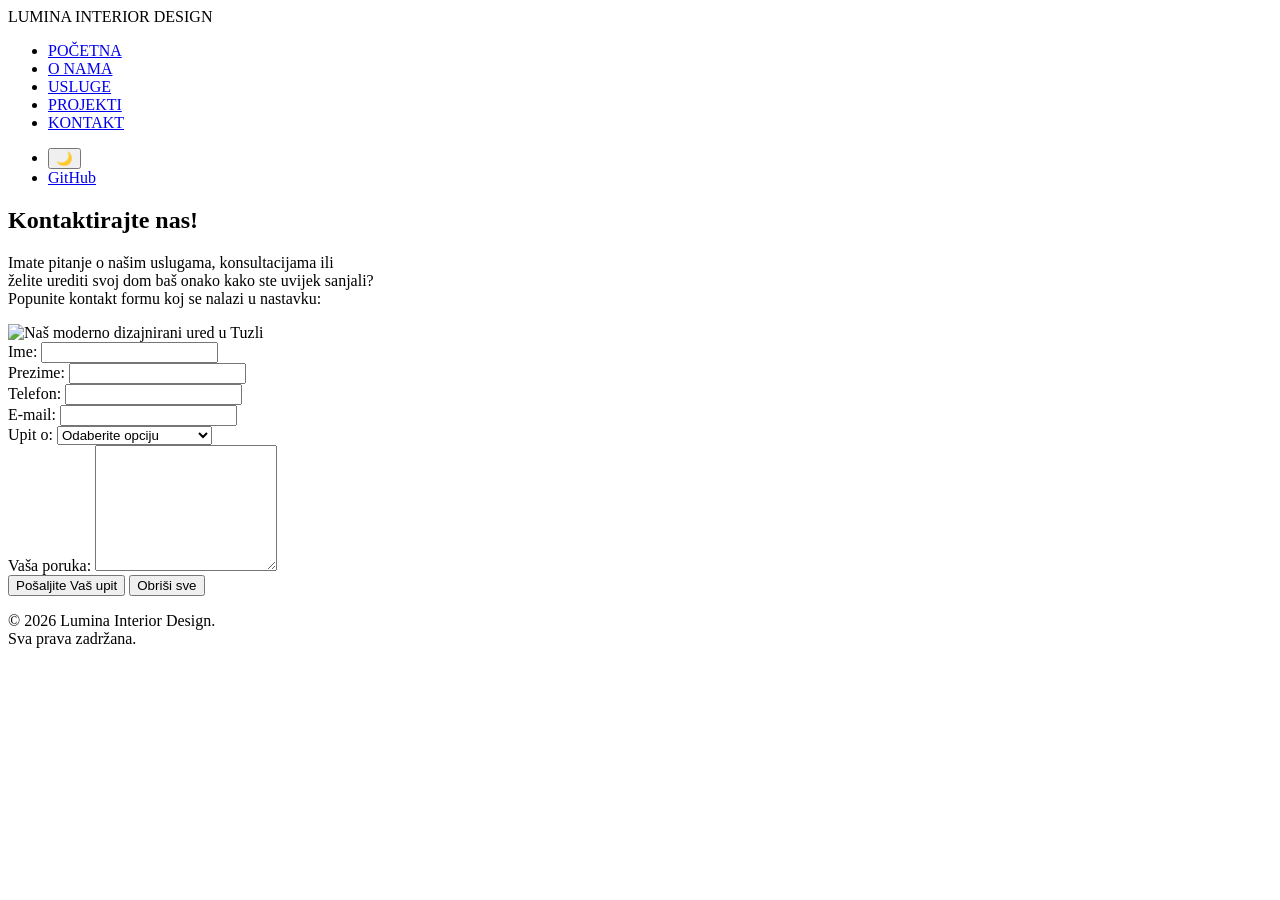
==== kontakt.html @ 59052007 "prebacila sam slike u zajednicki folder images" ====
<!DOCTYPE html>
<html lang="bs">
<head>
    <meta charset="UTF-8">
    <meta name="viewport" content="width=device-width, initial-scale=1.0">
    <title>Lumina Interior Design | Početna</title>
    <link rel="stylesheet" href="tptpstil.css">
</head>

<body>
    <header>
      <div class="logo">
        LUMINA <span>INTERIOR DESIGN</span>
      </div>

      <nav class="main-nav">
        <ul>
            <li><a href="index.html">POČETNA</a></li>
            <li><a href="index.html">O NAMA</a></li>
            <li><a href="sadrzaj.html">USLUGE</a></li>
            <li><a href="sadrzaj.html">PROJEKTI</a></li>
            <li><a href="kontakt.html">KONTAKT</a></li>
        </ul>
      </nav>
        <ul>
            <li><button id="dark-mode-toggle">🌙</button></li>
            <li><a href="https://github.com/AminaImamovic/Grupa12-TPTP-2026" target="_blank">GitHub</a></li>
         </ul>
    </header>

   <main>
      <section>
    <h1 class="kontakt-naslov">Kontaktirajte nas!</h1>
    <p>Imate pitanje o našim uslugama, konsultacijama ili<br>želite urediti svoj dom baš onako kako ste uvijek sanjali?<br>
       Popunite kontakt formu koj se nalazi u nastavku:</p>
      </section>

      <div>
      <picture> <!--AI alat Gemini sugerisao da u folder img stavim .jpg i .webp formate slike kako bi oba pravilno radila-->
    <source srcset="images/office-view.webp" type="image/webp">
    <img src="images/office-view.jpg" alt="Naš moderno dizajnirani ured u Tuzli">
      </picture>
      </div>

      <section> <!--IME-->
       <form id="kontakt-forma">
        <div class="polje">
        <label for="ime">Ime:</label>
        <input type="text" id="ime" name="ime">
        <span class="greška" id="ime-greska"></span>
        </div>

             <!--PREZIME-->
        <div class="polje">
        <label for="prezime">Prezime:</label>
        <input type="text" id="prezime" name="prezime">
        <span class="greška" id="prezime-greska"></span>
        </div>
            <!--BR TEL-->
        <div class="polje">
        <label for="telefon">Telefon:</label>
        <input type="text" id="telefon" name="telefon">
        <span class="greška" id="telefon-greska"></span>
        </div>
                <!--E-MAIL-->
        <div class="polje">
        <label for="e-mail">E-mail:</label>
        <input type="email" id="e-mail" name="e-mail">
        <span class="greška" id="e-mail-greska"></span>
        </div>
              <!--MENU-->
        <div class="polje">
        <label for="upit-o">Upit o:</label>
        <select id="upit-o" name="upit-o">
         <option value="">Odaberite opciju</option>
         <option value="usluge">Vrste i cijene usluga</option>
         <option value="konsultacije">Besplatne konsultacije</option>
         <option value="san">Uređenje Vašeg doma</option>
        </select>
        <span class="greška" id="menu-greska"></span>
        </div>
          <!--PORUKA KORISNIKA-->
        <div class="polje">
        <label for="poruka">Vaša poruka:</label>
        <textarea id="poruka" name="poruka" rows="8"></textarea>
        <span class="greška" id="poruka-greska"></span>
        </div>
        <!--DUGMAD-->
        <div class="dugme">
          <button type="submit">Pošaljite Vaš upit</button>
          <button type="reset">Obriši sve</button>
        </div>

       </form> 
      </section>
    <footer><p>&copy; 2026 Lumina Interior Design.<br>Sva prava zadržana.</p></footer>
  </main>
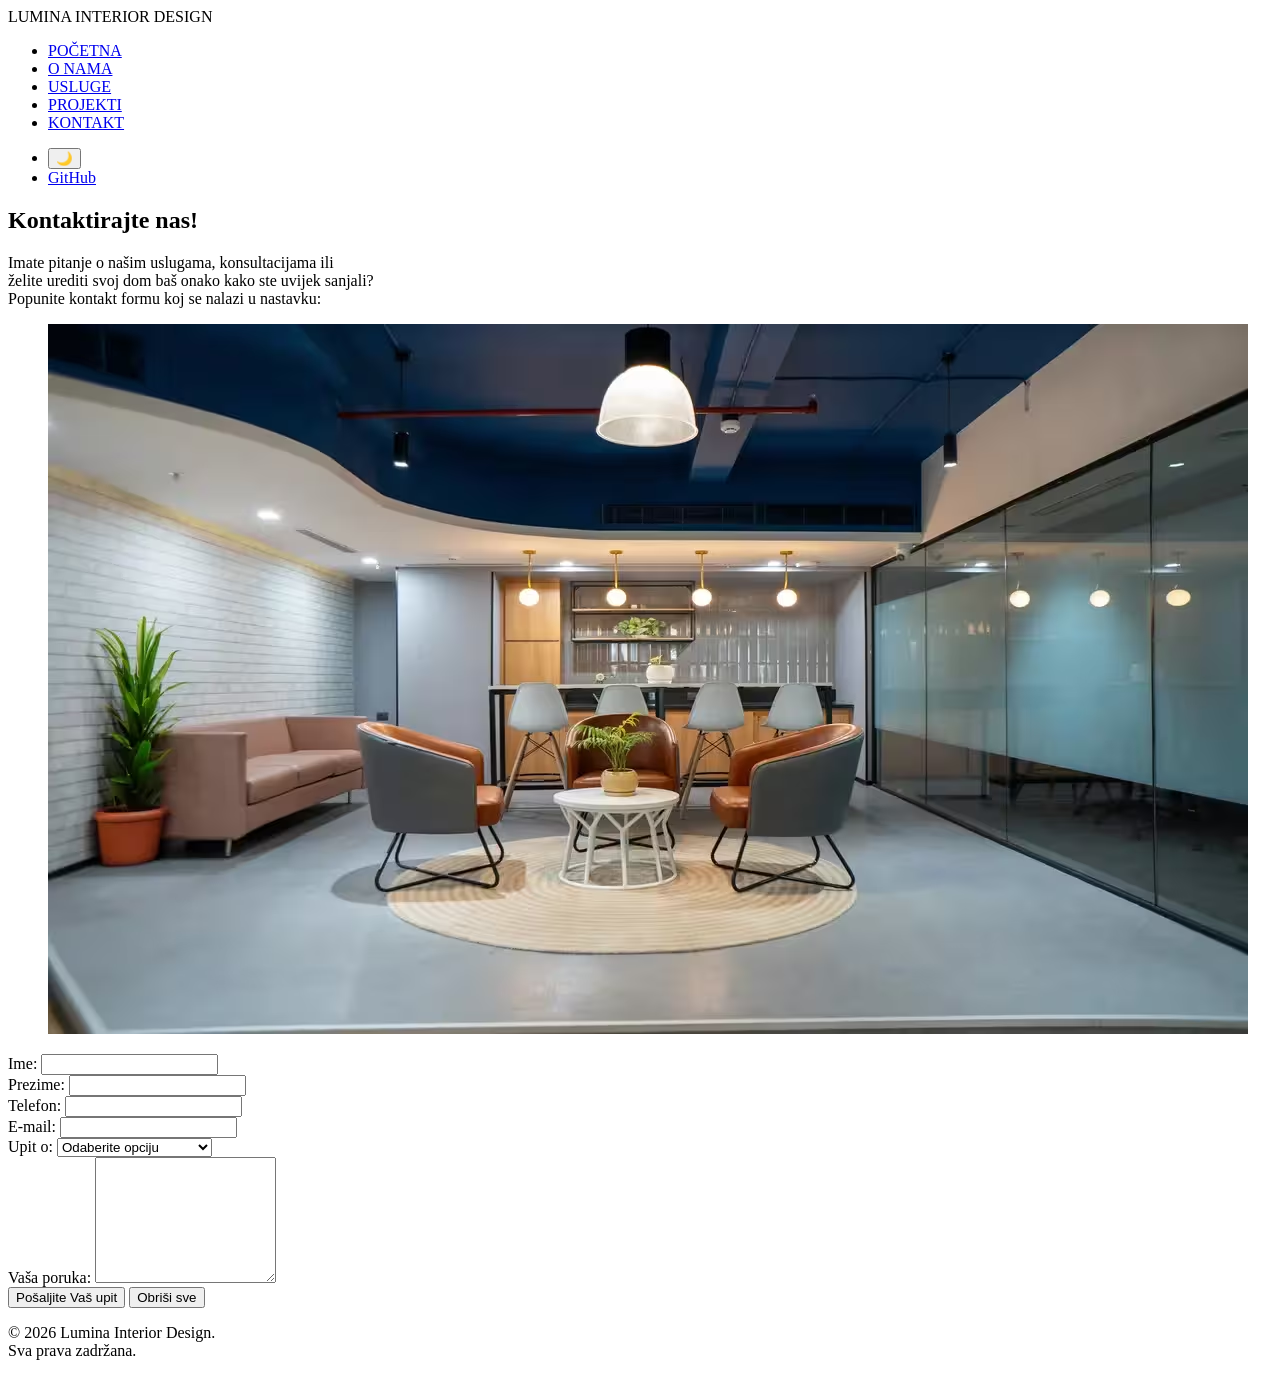
==== commit 5b80a937: "korekcija HTML strukture kontakt stranice" ====
--- a/kontakt.html
+++ b/kontakt.html
@@ -35,25 +35,26 @@
        Popunite kontakt formu koj se nalazi u nastavku:</p>
       </section>
 
-      <div>
-      <picture> <!--AI alat Gemini sugerisao da u folder img stavim .jpg i .webp formate slike kako bi oba pravilno radila-->
-    <source srcset="images/office-view.webp" type="image/webp">
-    <img src="images/office-view.jpg" alt="Naš moderno dizajnirani ured u Tuzli">
+      <figure>
+      <picture> <!--AI alat Gemini sugerisao da dodam i .webp format slike a nakon predavanja dodala sam i .avif format-->
+      <source srcset="images/ured.avif" type="image/avif">
+      <source srcset="images/ured.webp" type="image/webp">
+      <img src="images/ured.jpg" alt="Naš moderno dizajnirani ured u Tuzli">
       </picture>
-      </div>
+      </figure>
 
       <section> <!--IME-->
        <form id="kontakt-forma">
         <div class="polje">
         <label for="ime">Ime:</label>
-        <input type="text" id="ime" name="ime">
+        <input type="text" id="ime" name="ime" required>
         <span class="greška" id="ime-greska"></span>
         </div>
 
              <!--PREZIME-->
         <div class="polje">
         <label for="prezime">Prezime:</label>
-        <input type="text" id="prezime" name="prezime">
+        <input type="text" id="prezime" name="prezime" required>
         <span class="greška" id="prezime-greska"></span>
         </div>
             <!--BR TEL-->
@@ -65,13 +66,13 @@
                 <!--E-MAIL-->
         <div class="polje">
         <label for="e-mail">E-mail:</label>
-        <input type="email" id="e-mail" name="e-mail">
+        <input type="email" id="e-mail" name="e-mail" required>
         <span class="greška" id="e-mail-greska"></span>
         </div>
               <!--MENU-->
         <div class="polje">
         <label for="upit-o">Upit o:</label>
-        <select id="upit-o" name="upit-o">
+        <select id="upit-o" name="upit-o" required>
          <option value="">Odaberite opciju</option>
          <option value="usluge">Vrste i cijene usluga</option>
          <option value="konsultacije">Besplatne konsultacije</option>
@@ -82,7 +83,7 @@
           <!--PORUKA KORISNIKA-->
         <div class="polje">
         <label for="poruka">Vaša poruka:</label>
-        <textarea id="poruka" name="poruka" rows="8"></textarea>
+        <textarea id="poruka" name="poruka" required rows="8"></textarea>
         <span class="greška" id="poruka-greska"></span>
         </div>
         <!--DUGMAD-->
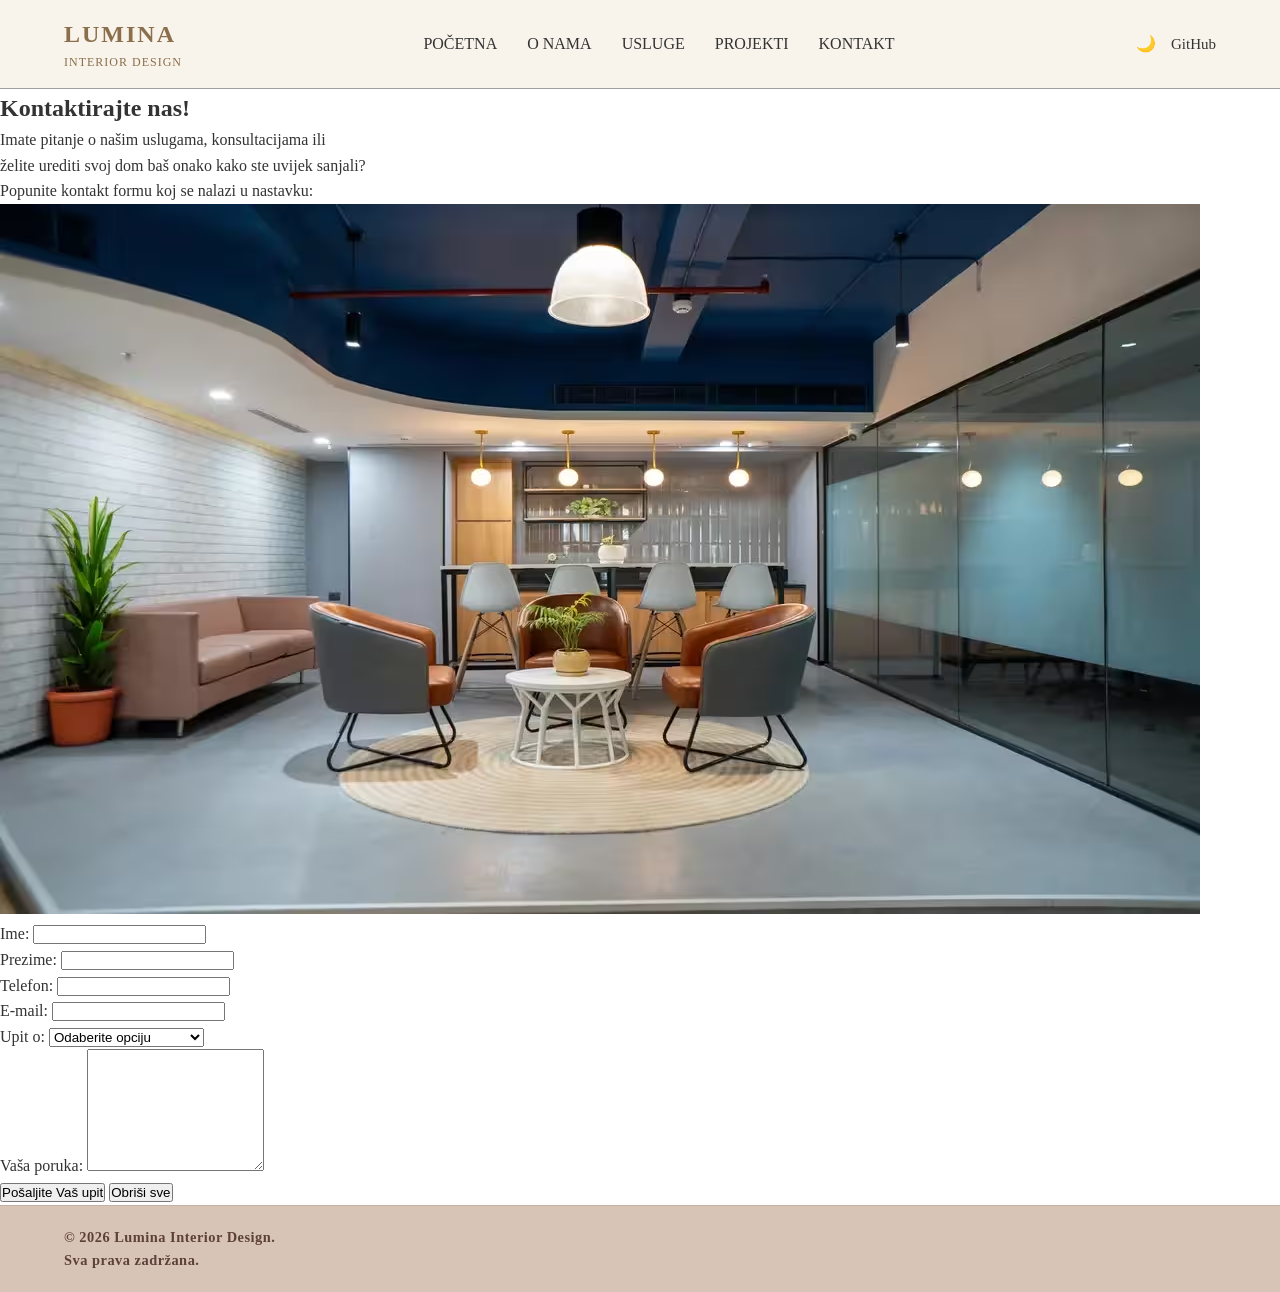
==== commit 6b7f07db: "provjera" ====
--- a/kontakt.html
+++ b/kontakt.html
@@ -4,7 +4,7 @@
     <meta charset="UTF-8">
     <meta name="viewport" content="width=device-width, initial-scale=1.0">
     <title>Lumina Interior Design | Početna</title>
-    <link rel="stylesheet" href="tptpstil.css">
+    <link rel="stylesheet" href="css/tptpstil.css">
 </head>
 
 <body>
--- a/css/tptpstil.css
+++ b/css/tptpstil.css
@@ -0,0 +1,772 @@
+/* =========ZAJEDNICKO ZA SVE STRANICE==============*/
+:root {
+    /*Boje za tekst i pozadinu*/
+    --glavna-boja: #8b6e4b;
+    --tekst-boja: #333333;
+    --pozadina-boja: #ffffff;
+    --svijetla-boja: #f8f4ec;
+
+    /*Fontovi i razmaci*/
+    --glavni-font: 'Georgia', 'Times New Roman', sans-serif;
+    --razmak: 20px;
+}
+
+
+/* Resetovanje margina i definisanje osnovne tipografije */
+* {
+    margin: 0;
+    padding: 0;
+    box-sizing: border-box;
+}
+
+body {
+    font-family: var(--glavni-font);
+    background-color: var(--pozadina-boja);
+    color: var(--tekst-boja);
+    line-height: 1.6;
+}
+
+
+/* ANIMACIJE (@keyframes) */
+/*CSS animacija za naslov kreirana uz pomoć AI */
+@keyframes pojavljivanje {
+    from {
+        opacity: 0;
+        transform: translateY(20px);
+    }
+    to {
+        opacity: 1;
+        transform: translateY(0);
+    }
+}
+
+
+/* ZAJEDNICKI HEADER, NAVIGACIJA I FOOTER */
+header {
+    display: flex;
+    justify-content: space-between;
+    align-items: center;
+    padding: 15px 5%;
+    background-color: var(--svijetla-boja);
+    border-bottom: 1px solid #a39e9e;
+}
+.main-nav ul {
+    display: flex;
+    list-style: none;
+    gap: 30px;
+}
+.main-nav a {
+    text-decoration: none;
+    color: var(--tekst-boja);
+    font-weight: 500;
+    transition: 0.3s ease;
+}
+.main-nav a:hover {
+    color: var(--glavna-boja);
+}
+.logo {
+    font-size: 24px;
+    font-weight: bold;
+    letter-spacing: 2px;
+    color: var(--glavna-boja);
+}
+
+.logo span {
+    font-size: 12px;
+    display: block;
+    color: var(--glavna-boja);
+    font-weight: normal;
+    letter-spacing: 1px;
+}
+
+header>ul {
+    display: flex;
+    gap: 15px;
+    list-style: none;
+    align-items: center;
+}
+header>ul a {
+    text-decoration: none;
+    color: var(--tekst-boja);
+    font-size: 15px;
+    transition: 0.3s ease;
+}
+header>ul a:hover {
+    color: var(--glavna-boja);
+}
+#dark-mode-toggle {
+    background: none;
+    border: none;
+    cursor: pointer;
+    font-size: 1rem;
+}
+body.dark-mode{
+    --pozadina-boja: #1a1a1a;
+    --tekst-boja: #f5f5f5;
+    --svijetla-boja: #2d2a26;
+}
+
+footer {
+    background-color: #d7c4b7; 
+    color: #4b3832;            
+    padding: 20px 5%;          
+    font-size: 0.95rem;
+    border-top: 1px solid #c5b0a3;
+    
+    
+    display: flex;
+    justify-content: space-between; 
+    align-items: center;            
+}
+footer p {
+    margin: 0; 
+}
+footer p:first-child {
+    font-weight: bold;
+    letter-spacing: 0.5px;
+}
+footer p:last-child {
+    font-size: 0.9rem;
+    color: #5d4037; 
+}
+
+/*=================STRANICA SADRŽAJ===================*/
+
+
+/* Tamni režim */
+body.dark-mode .sredina {
+    background-color: #22201e;
+    border-left: 1px solid #444;
+}
+body.dark-mode .cilj-box, body.dark-mode th {
+    background-color: #2d2a26;
+    color: #f5f5f5;
+    border-color: #555;
+}
+body.dark-mode .cilj-box p {
+    color: #cfcaca;
+}
+body.dark-mode .cilj-box p {
+    color: #8f8e8e
+}
+body.dark-mode td {
+    border-color: #444;
+    color: #ddd;
+}
+body.dark-mode table tr:nth-child(even){
+    background-color: #282523;
+}
+body.dark-mode table tr:hover{
+    background-color: #38332e;
+}
+
+.stranica-sadrzaj {
+    background-color: var(--svijetla-boja);
+    display: flex;
+    justify-content: space-between;
+    align-items: stretch;
+    gap: 0;
+    min-height: 100vh;
+}
+
+
+/*Centralni dio (Main) */
+.sredina {
+    flex: 1;
+    padding: 40px 5%;
+    background-color: #fdfaf5;
+    min-width: 0;
+    border-left: 1px solid #a39e9e;
+}
+.sredina section, .sredina article{
+    margin-bottom: 60px;
+}
+.sredina h2{
+    color: var(--tekst-boja);
+    font-size: 30px;
+    letter-spacing: 2px;
+    margin-bottom: 10px;
+    animation: pojavljivanje 2.0s ease-out;
+}
+.sredina h3{
+    color: var(--tekst-boja);
+    font-size: 20px;
+    border-bottom: 2px solid var(--svijetla-boja);
+    margin-bottom: 20px;
+    padding-bottom: 5px;
+}
+
+
+/* Tabela sa specifikacijama */
+table {
+    border-collapse: collapse;
+    width: 100%;
+    max-width: 1000px;
+    margin-left: auto;
+    margin-right: auto;
+    margin-bottom: 30px;
+    background-color: transparent;
+    table-layout: auto;
+}
+th {
+    background-color: #f7f0e5;
+    color: var(--tekst-boja);
+    border: 1px solid #dcdcdc;
+    padding: 12px 10px;
+    text-align: left;
+    text-transform: uppercase;
+    letter-spacing: 1px;
+    font-size: 13px;
+}
+td{
+    padding: 10px;
+    border:1px solid #dcdcdc;
+    color: #444;
+    font-size: 14px;
+    text-align: left;
+}
+table tr:nth-child(even){
+    background-color: #fafafa;
+}
+table tr:hover{
+    background-color: #f1ede7;
+    transition: 0.3s;
+}
+
+
+/* Galerija i tlocrt (CSS Grid i Image Map) */
+.galerija-tlocrt{
+    display: flex;
+    gap: 40px;
+    align-items: flex-start;
+    margin-top: 40px;
+    width: 100%;
+}
+
+#galerija {
+    flex: 1;
+}
+.galerija {
+    display: grid;
+    grid-template-columns: repeat(3, 1fr);
+    gap: 20px;
+}
+.galerija img {
+    width: 100%;
+    max-width: 200px;
+    aspect-ratio: 1 / 1;
+    object-fit: cover;
+    border-radius: 5px;
+    transition: transform 0.3s ease;
+}
+.galerija img:hover{
+    transform:scale(1.05);
+    cursor: pointer;
+}
+
+area {
+    cursor: pointer;
+}
+
+#tlocrt {
+    flex: 1;
+    text-align: center;
+    position: relative;
+    z-index: 10;
+}
+#tlocrt img {
+    max-width: 300px;
+    width: 100%;
+    height: auto;
+    object-fit: cover;
+    border: 2px solid #f0f0f0;
+    box-shadow: 0 5px 15px rgba(0,0,0,0.1);
+    margin: 10px auto;
+    border-radius: 8px;
+    transition: transform 0.3s ease, box-shadow 0.3s ease, border-color 0.3s ease;
+}
+#tlocrt img:hover {
+    transform: scale(1.03);
+    box-shadow: 0 10px 25px rgba(0, 0, 0, 0.15);
+    border-color: var(--glavna-boja);
+}
+#tlocrt p {
+    font-style: italic;
+    color: #666;
+    margin-top: 15px;
+}
+
+
+/* Kategorije i cilj projekta (Sa lajk opcijom) */
+.kategorije1-cilj {
+    display: flex;
+    gap: 170px;
+    align-items: flex-start;
+    justify-content: flex-start;
+    margin-top: 40px;
+    width: 100%;
+    max-width: 1000px;
+}
+#kategorije1{
+    flex: 0 1 auto;
+    min-width: 250px;
+}
+#kategorije1 h3{
+    font-size: 14px;
+    letter-spacing: 1px;
+    margin-bottom: 15px;
+}
+#kategorije1 ul {
+    padding-left: 15px;
+    font-size: 13px;
+}
+#kategorije1 ul li {
+    margin-bottom: 8px;
+}
+#kategorije1 ul li ul {
+    padding-left: 20px;
+    font-size: 12px;
+    margin-top: 4px;
+    margin-bottom: 10px;
+}
+
+.cilj-box{
+    flex: 0 1 600px;
+    background-color: #ffffff;
+    padding: 25px;
+    display:flex;
+    flex-direction:column;
+    justify-content: space-between;
+    border-radius: 15px;
+    min-height: 200px;
+    border: 1px solid #e2dacb;
+    margin-top: 60px;
+    box-shadow: 0 2px 8px rgba(0, 0, 0, 0.05);
+    transform: translateY(0);
+    transition: transform 0.3s ease, box-shadow 0.3s ease, border-color 0.3s ease;
+}
+.cilj-box:hover {
+    transform: translateY(-5px);
+    box-shadow: 0 8px 20px rgba(139, 110, 75, 0.15);
+    border-color: var(--glavna-boja);
+    cursor: pointer;
+}
+
+.cilj-box h3 {
+    text-transform: uppercase;
+    font-size: 15px;
+    letter-spacing: 1px;
+    margin-bottom: 12px;
+    border-bottom: none !important; 
+    color: var(--glavna-boja);
+}
+.cilj-box p{
+    font-size:12.5px;
+    color: #535252;
+    line-height: 1.5;
+    margin-bottom: 15px;
+}
+.cilj-box .vrh {
+    margin-top: auto;
+    text-align: left;
+    padding-top: 10px;
+}
+
+.vrh-link {
+    text-decoration: none;
+    font-family: var(--glavni-font);
+    color: #5e5a5a;
+    font-size: 11px;
+    font-weight: bold;
+    transition: color 0.3s ease;
+}
+.vrh-link:hover{
+    color: var(--glavna-boja);
+}
+
+
+/*Bočni meni (Aside) */
+aside.lijevo {
+    flex: 0 0 230px;
+    padding: 20px;
+    border-right: none;
+    position: sticky;
+    top: 5px;
+    align-self: flex-start;
+}
+aside.lijevo h3 {
+    color: var(--glavna-boja);
+    font-size: 15px;
+    margin-bottom: 15px;
+    text-transform: uppercase;
+}
+aside.lijevo ul {
+    font-size: 13px;
+    list-style: none;
+}
+aside.lijevo a {
+    text-decoration: none;
+    color: var(--tekst-boja);
+    display: block;
+    padding: 6px 0;
+    transition: 0.3s ease;
+}
+aside.lijevo a:hover {
+    color: var(--glavna-boja);
+    padding-left: 10px;
+}
+
+.lajk {
+    margin-top:7px;
+    display:flex;
+    align-items: center;
+    gap: 10px;
+}
+
+#lajk-dugme {
+    background: none;
+    border: none;
+    font-size: 15px;
+    cursor: pointer;
+    transition: transform 0.2s ease;
+    padding: 0;
+}
+#lajk-dugme:hover{
+    transform: scale(1.2);
+}
+#lajk-dugme:active {
+    transform: scale(0.9);
+}
+.lajk p {
+    font-size: 13px;
+    color: #535252;
+    margin-bottom: 0;
+}
+
+
+/*===============STRANICA INDEX===========*/
+html {
+    scroll-behavior: smooth; 
+}
+.hero {
+    height: 80vh;
+    background-image: linear-gradient(rgba(0, 0, 0, 0.5), rgba(0, 0, 0, 0.5)), 
+        url("../images/hero_pozadina.jpg");
+     background-size: cover;
+     background-position: center;
+     display: flex;
+     flex-direction: column;
+     justify-content: center;
+     align-items: flex-start;
+     text-align: left;
+     padding-left: 10%;
+}   
+.hero h1 {
+    font-size: 4rem;
+    color: #d1d1d1;
+    margin-bottom: var(--razmak);
+    letter-spacing: 2px;
+    overflow-wrap: break-word;
+}
+.hero p {
+    font-size: 1.5rem;
+    margin-bottom:30px;
+    max-width: 600px;
+    color: rgba(255, 255, 255, 0.9);
+}
+.btn-hero {
+    display: inline-block;
+    padding: 12px 30px;
+    background-color: var(--glavna-boja);
+    color: #f5f5f5;
+    text-decoration: none;
+    border-radius: 5px;
+    transition: 0.3s ease;
+}
+.btn-hero:hover {
+    background-color:#6d563a;
+    transform: translateY(-3px);
+}
+
+.o-nama {
+    padding: 80px 10%; 
+    background-color: #fdfaf5;
+}
+.o-nama-okvir {
+    display: flex;
+    align-items: center; 
+    gap: 50px;
+}
+.o-nama-tekst {
+    flex: 1; 
+}
+.o-nama-tekst h2 {
+    font-size: 2.5rem;
+    color: var(--glavna-boja); 
+    margin-bottom: 20px;
+    text-transform: none;
+}
+.o-nama-tekst p {
+    line-height: 1.8;
+    color: #3d3d3d;
+    margin-bottom: 15px;
+}
+.o-nama-slika {
+    flex: 1; 
+    display: flex;
+    gap: 15px;
+    justify-content: center;
+    align-items: flex-start;
+}
+.o-nama-slika img {
+    width: 100%;           
+    max-width: 280px;      
+    height: auto;          
+    object-fit: contain;
+    border-radius: 10px; 
+    box-shadow: 10px 10px 30px rgba(0,0,0,0.1); 
+    transition: transform 0.3s ease;
+}
+.o-nama-slika img:hover {
+    transform: scale(1.05);
+}
+
+.proces-rada {
+    padding: 80px 10%;
+    text-align: center;
+    background-color: #fdfaf5;
+}
+.proces-rada h2 {
+    margin-bottom: 50px;
+    color: var(--glavna-boja);
+    font-size: 2rem;
+}
+.proces-okvir {
+    display: flex;
+    justify-content: space-between; 
+    gap: 30px;
+}
+.faza-rada {
+    flex: 1; 
+    padding: 30px;
+    background: #ffffff;
+    border-radius: 15px;
+    box-shadow: 0 5px 15px rgba(0,0,0,0.05);
+    transition: transform 0.3s ease;
+}
+.faza-rada:hover {
+    transform: translateY(-10px); 
+    border-bottom: 4px solid var(--glavna-boja); 
+}
+.faza-rada h3 {
+    color: #4b3832; 
+    margin-bottom: 15px;
+    font-size: 1.2rem;
+    letter-spacing: 1px;
+}
+.faza-rada p {
+    font-size: 0.95rem;
+    line-height: 1.6;
+    color: #666; 
+}
+
+section.projekti {
+    display: flex;
+    gap: 30px; 
+    padding: 60px 5%;
+    background-color: #fdfaf5; 
+    align-items: flex-start; 
+}
+.kategorije { flex: 0 0 250px; }
+.lokacija { flex: 0 0 300px; }
+main.projekti { flex: 1; }
+.kategorije h3 {
+    color: #4b3832;
+    font-size: 1.1rem;
+    letter-spacing: 1px;
+    border-bottom: 2px solid #eaddca;
+    padding-bottom: 5px;
+    margin-bottom: 15px;
+}
+.kategorije ul {
+    list-style: none;
+    padding: 0;
+    margin-bottom: 35px;
+}
+.kategorije li {
+    padding: 12px 0;
+    color: #5d4037;
+    border-bottom: 1px solid #eaeaea;
+    cursor: pointer;
+    transition: 0.3s;
+}
+.kategorije li:hover {
+    color: #eaddca;
+    padding-left: 5px;
+}
+.video-sekcija h3 {
+    margin-top: 20px;
+}
+.video img {
+    width: 100%;
+    height: auto;
+    border-radius: 6px;
+    display: block;
+}
+.play-dugme {
+    display: block;
+    width: 100%;
+    background-color: #4b3832;
+    color: white;
+    border: none;
+    padding: 10px;
+    margin-top: 10px;
+    border-radius: 4px;
+    cursor: pointer;
+    font-size: 0.85rem;
+    letter-spacing: 1px;
+    transition: 0.3s;
+}
+.play-dugme:hover {
+    background-color: #eaddca;
+    color: #4b3832;
+}
+main.projekti h2 {
+    color: #4b3832;
+    text-align: center;
+    margin-bottom: 30px;
+    letter-spacing: 1px;
+}
+.projekti-grid {
+    display: grid;
+    grid-template-columns: repeat(2, 1fr); 
+    gap: 25px;
+}
+.projekt-kartica {
+    background: white;
+    border-radius: 8px;
+    border: 1px solid #eaeaea;
+    text-align: center;
+    padding-bottom: 20px;
+    box-shadow: 0 4px 6px rgba(0,0,0,0.02);
+    overflow: hidden;
+}
+.projekt-kartica img {
+    width: 100%;
+    height: 260px;     
+    object-fit: cover; 
+    display: block;
+}
+.projekt-kartica h4 {
+    color: #4b3832;
+    margin: 15px 0 5px 0;
+    font-size: 1.1rem;
+}
+.projekt-kartica p {
+    color: #777;
+    font-size: 0.9rem;
+    padding: 0 10px;
+    margin-bottom: 15px;
+}
+.detalji-dugme {
+    display: inline-block;     
+    background-color: #eaddca; 
+    color: #4b3832;           
+    border: 1px solid #eaddca; 
+    padding: 6px 18px;        
+    border-radius: 4px;
+    cursor: pointer;
+    font-size: 0.8rem;
+    font-weight: bold;         
+    letter-spacing: 1px;       
+    text-decoration: none;     
+    transition: 0.3s ease;     
+}
+.detalji-dugme:hover {
+    background-color: #4b3832; 
+    color: white;              
+    border-color: #4b3832;
+}
+.projekt-kartica button:hover {
+    background-color: #4b3832;
+    color: white;
+}
+.lokacija h3 {
+    color: #4b3832;
+    font-size: 1.1rem;
+    letter-spacing: 1px;
+    border-bottom: 2px solid #eaddca;
+    padding-bottom: 5px;
+    margin-bottom: 15px;
+}
+.mapa-desno iframe {
+    width: 100%;
+    height: 300px;
+    border-radius: 6px;
+    border: none;
+    box-shadow: 0 4px 6px rgba(0,0,0,0.02);
+}
+
+/*===============STRANICA KONTAKT=========*/
+
+
+/* RESPONZIVNI DIZAJN (Media Queries) */
+/* 1. DESKTOP (>900px) */
+@media (min-width: 901px) { 
+    /* Ovdje se primjenjuju osnovni stilovi definisani iznad */
+}
+
+/* 2. TABLET (600px - 900px) */
+@media (max-width: 900px) and (min-width: 600px) {
+    .galerija { 
+        grid-template-columns: repeat(2, 1fr);
+    }
+    .kategorije1-cilj {
+        gap: 30px;
+    }
+}
+
+/* 3. MOBITEL (<600px) */
+@media (max-width: 599px) {
+    .stranica-sadrzaj, .galerija-tlocrt, .kategorije1-cilj {
+        flex-direction: column;
+        align-items: center;
+        gap: 30px;
+    }
+    
+    .sredina {
+        border-left: none;
+        padding: 20px 3%;
+    }
+    
+    aside.lijevo {
+        flex: auto;
+        width: 100%;
+        text-align: center;
+        border-bottom: 1px solid #a39e9e;
+    }
+    
+    aside.lijevo ul {
+        display: flex;
+        flex-wrap: wrap;
+        justify-content: center;
+        gap: 12px;
+    }
+
+    .galerija { 
+        grid-template-columns: 1fr;
+        justify-items: center;
+    }
+    
+    .cilj-box { 
+        flex: auto;
+        width: 100%; 
+        max-width: 100%; 
+    }
+    
+    table {
+        display: block;
+        overflow-x: auto;
+        width: 100%;
+    }
+}
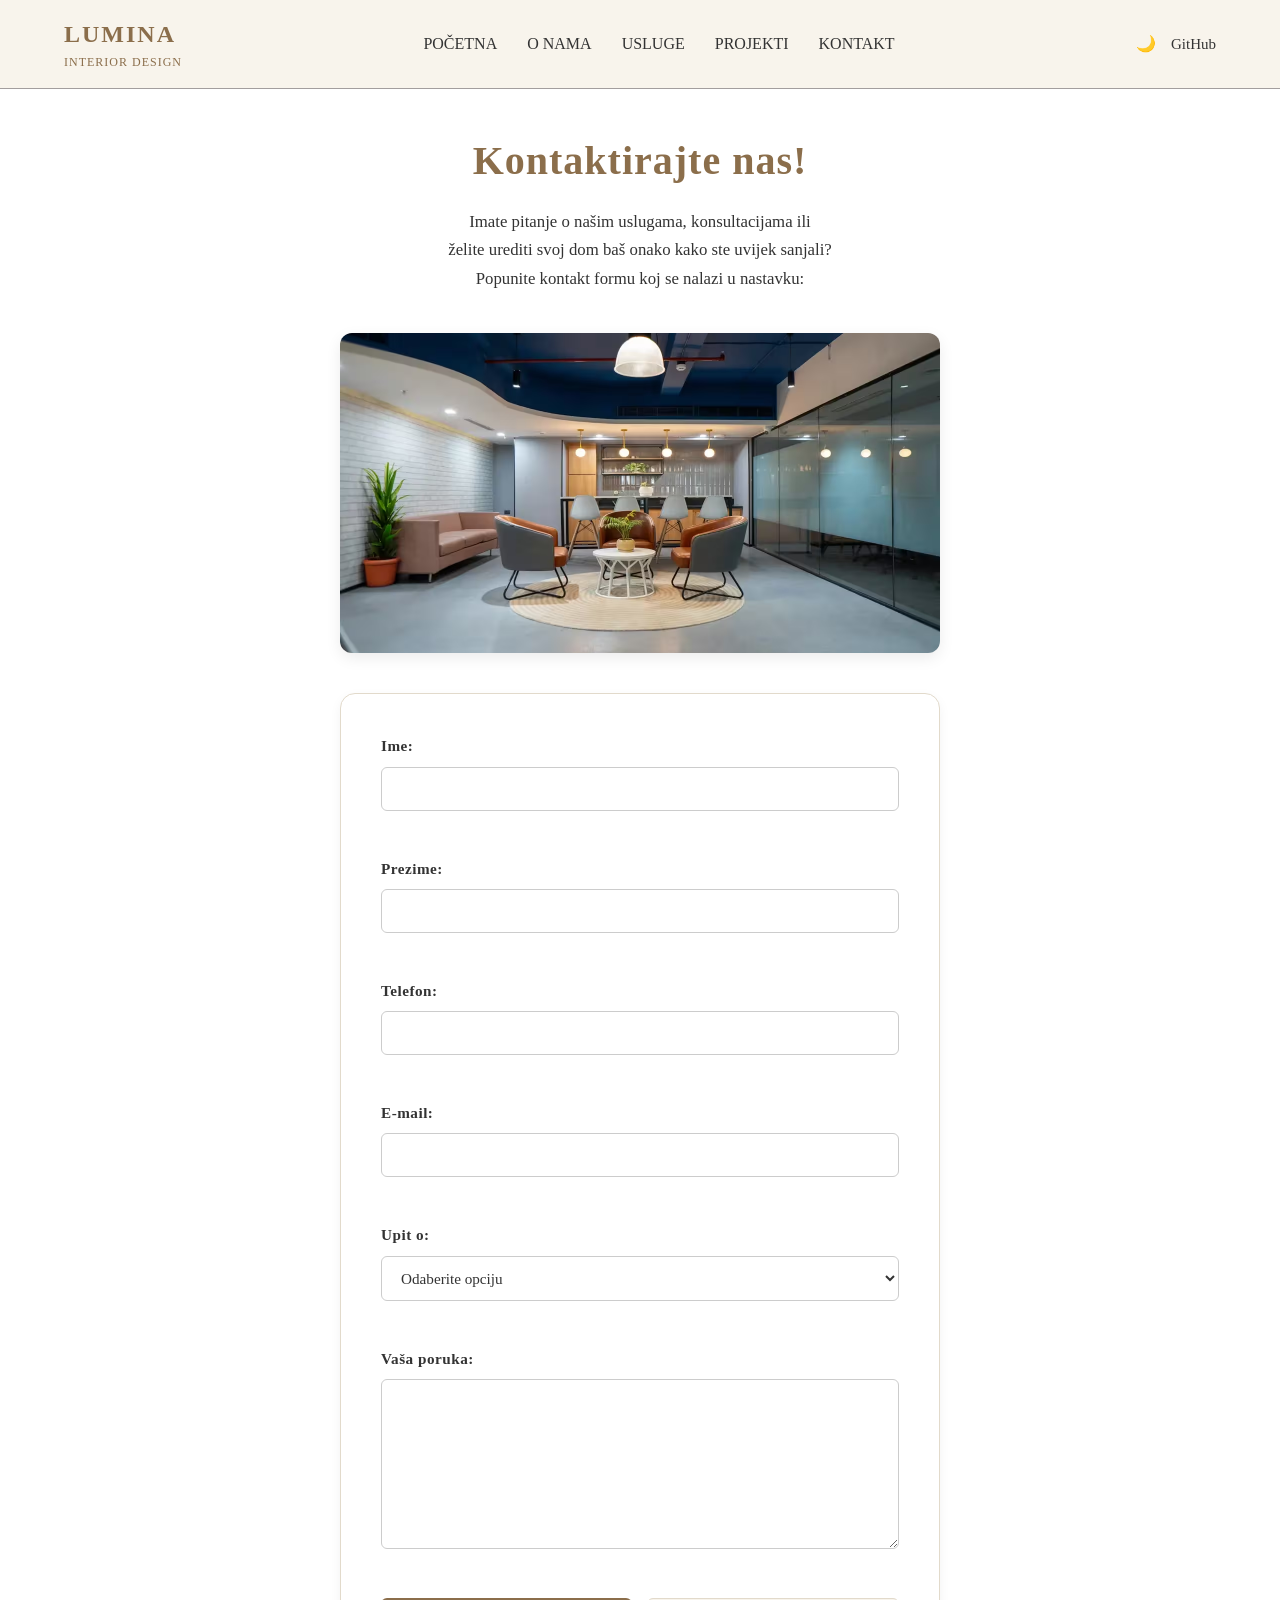
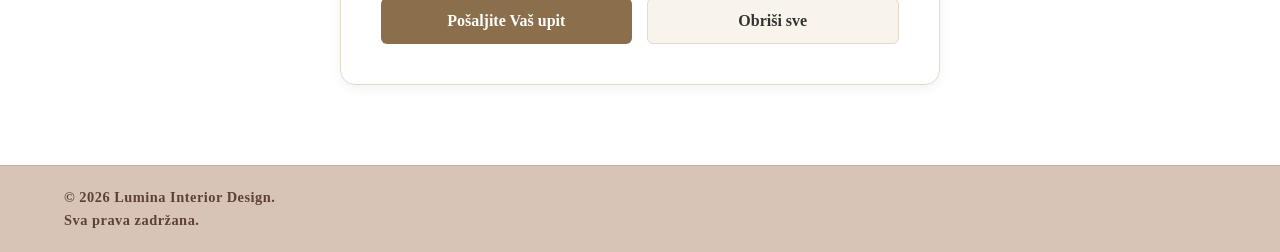
==== commit e75e13cf: "Zavrsena je CSS struktura za kontakt stranicu i dodan je i logo u HTML-u" ====
--- a/kontakt.html
+++ b/kontakt.html
@@ -4,6 +4,7 @@
     <meta charset="UTF-8">
     <meta name="viewport" content="width=device-width, initial-scale=1.0">
     <title>Lumina Interior Design | Početna</title>
+     <link rel="icon" type="images/png" href="images/logo.png">
     <link rel="stylesheet" href="css/tptpstil.css">
 </head>
 
--- a/css/tptpstil.css
+++ b/css/tptpstil.css
@@ -708,7 +708,165 @@
 }
 
 /*===============STRANICA KONTAKT=========*/
-
+/* Stil naslova */
+.kontakt-naslov {
+    color: var(--glavna-boja);
+    font-size: 2.5rem;
+    margin-top: 40px;
+    margin-bottom: 15px;
+    text-align: center;
+    letter-spacing: 1px;
+    animation: pojavljivanje 1.5s ease-out;
+}
+
+main > section:first-of-type p {
+    text-align: center;
+    max-width: 700px;
+    margin: 0 auto 40px auto;
+    color: var(--tekst-boja);
+    font-size: 1.05rem;
+    line-height: 1.7;
+    padding: 0 15px;
+}
+
+/* Uređivanje slike ureda */
+figure {
+    max-width: 600px;
+    margin: 0 auto 40px auto;
+    border-radius: 12px;
+    overflow: hidden;
+    box-shadow: 0 5px 15px rgba(0, 0, 0, 0.08);
+    transition: transform 0.3s ease;
+    padding: 0;
+}
+
+figure:hover {
+    transform: scale(1.01);
+}
+
+figure img {
+    width: 100%;
+    height: 320px;
+    object-fit: cover;
+    display: block;
+}
+
+/* Kontakt forma */
+#kontakt-forma {
+    max-width: 600px;
+    margin: 0 auto 80px auto;
+    background-color: #ffffff;
+    padding: 40px;
+    border-radius: 15px;
+    border: 1px solid #e2dacb;
+    box-shadow: 0 4px 12px rgba(0, 0, 0, 0.05);
+    transition: background-color 0.3s ease, border-color 0.3s ease;
+}
+
+.polje {
+    display: flex;
+    flex-direction: column;
+    margin-bottom: 22px;
+}
+
+.polje label {
+    font-size: 0.95rem;
+    font-weight: bold;
+    color: var(--tekst-boja);
+    margin-bottom: 8px;
+    letter-spacing: 0.5px;
+}
+
+/* Stilovi za unose i efekti */
+.polje input, 
+.polje select, 
+.polje textarea {
+    padding: 12px 15px;
+    font-family: var(--glavni-font);
+    font-size: 0.95rem;
+    border: 1px solid #cccccc;
+    border-radius: 6px;
+    background-color: var(--pozadina-boja);
+    color: var(--tekst-boja);
+    transition: border-color 0.3s ease, box-shadow 0.3s ease;
+}
+.polje input:focus, 
+.polje select:focus, 
+.polje textarea:focus {
+    outline: none;
+    border-color: var(--glavna-boja);
+    box-shadow: 0 0 0 3px rgba(139, 110, 75, 0.15); /* Blago zlatno isijavanje */
+}
+
+/* Poruke o greškama */
+.greška {
+    color: #b32b2b;
+    font-size: 0.85rem;
+    margin-top: 6px;
+    font-weight: 500;
+    display: block;
+    min-height: 18px; /* Rezerviše prostor da forma ne "skače" kad iskoči greška */
+}
+
+/* Dugmad submit i reset */
+.dugme {
+    display: flex;
+    gap: 15px;
+    margin-top: 25px;
+}
+
+.dugme button {
+    flex: 1;
+    padding: 13px 20px;
+    font-family: var(--glavni-font);
+    font-size: 1rem;
+    font-weight: bold;
+    border: none;
+    border-radius: 6px;
+    cursor: pointer;
+    transition: all 0.3s ease;
+}
+
+.dugme button[type="submit"] {
+    background-color: var(--glavna-boja);
+    color: #ffffff;
+}
+
+.dugme button[type="submit"]:hover {
+    background-color: #6d563a;
+    transform: translateY(-2px);
+}
+
+.dugme button[type="reset"] {
+    background-color: var(--svijetla-boja);
+    color: var(--tekst-boja);
+    border: 1px solid #e2dacb;
+}
+
+.dugme button[type="reset"]:hover {
+    background-color: #eaddca;
+    color: #4b3832;
+    transform: translateY(-2px);
+}
+
+.dugme button:active {
+    transform: translateY(0);
+}
+
+/* Tamni režim */
+body.dark-mode #kontakt-forma {
+    background-color: #22201e;
+    border-color: #444444;
+    box-shadow: 0 4px 15px rgba(0, 0, 0, 0.3);
+}
+
+body.dark-mode .greška {
+    color: #ff6b6b;
+}
+
+body.dark-mode .dugme button[type="reset"] {
+    border-color: #444444;
+}
 
 /* RESPONZIVNI DIZAJN (Media Queries) */
 /* 1. DESKTOP (>900px) */
@@ -769,4 +927,28 @@
         overflow-x: auto;
         width: 100%;
     }
+
+    .kontakt-naslov {
+        font-size: 2rem;
+        margin-top: 25px;
+    }
+    
+    #kontakt-forma {
+        padding: 25px 20px;
+        margin-bottom: 50px;
+        width: 95%;
+    }
+    
+    figure {
+        width: 95%;
+    }
+    
+    figure img {
+        height: 220px;
+    }
+    
+    .dugme {
+        flex-direction: column;
+        gap: 10px;
+    }
 }
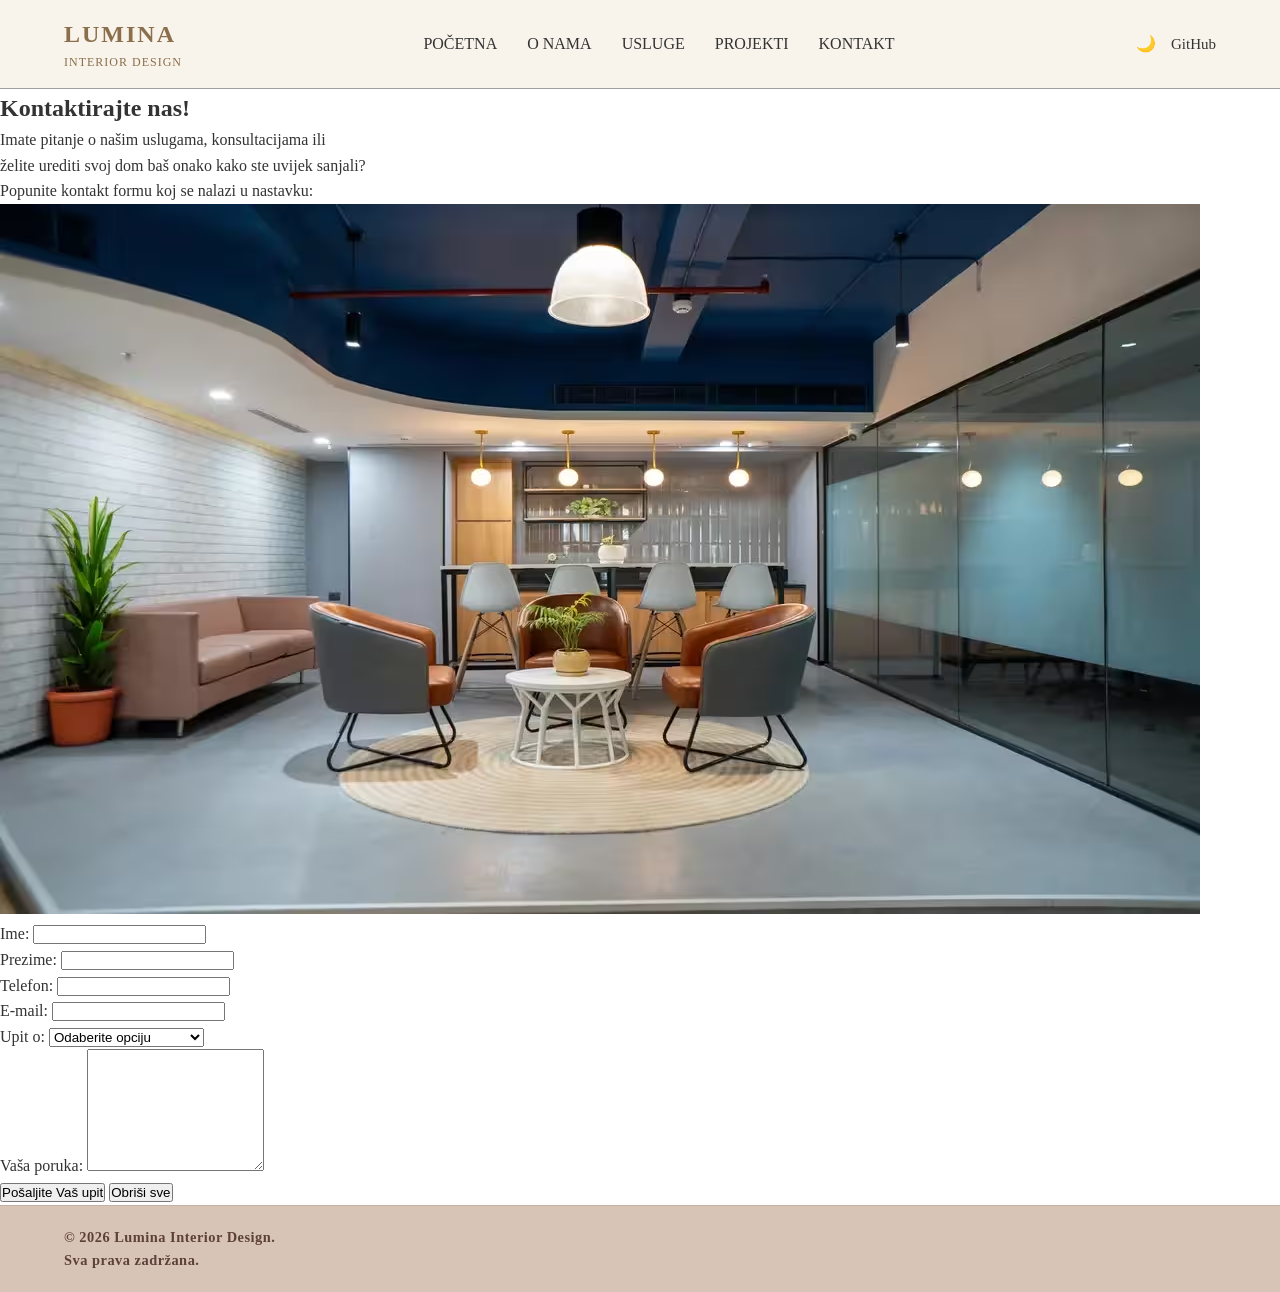
==== commit 196a146a: "Merge branch 'main' of https://github.com/AminaImamovic/Grupa12-TPTP-2026 into aminaibrahimovic" ====
--- a/kontakt.html
+++ b/kontakt.html
@@ -4,7 +4,6 @@
     <meta charset="UTF-8">
     <meta name="viewport" content="width=device-width, initial-scale=1.0">
     <title>Lumina Interior Design | Početna</title>
-     <link rel="icon" type="images/png" href="images/logo.png">
     <link rel="stylesheet" href="css/tptpstil.css">
 </head>
 
--- a/css/tptpstil.css
+++ b/css/tptpstil.css
@@ -445,6 +445,64 @@
 
 
 /*===============STRANICA INDEX===========*/
+/* Tamni režim */
+body.dark-mode {
+    background-color: #22201e;
+    color: #ffffff;
+}
+body.dark-mode .o-nama, 
+body.dark-mode .proces-rada,
+body.dark-mode section.projekti {
+    background-color: #22201e;
+    color: #ffffff;
+}
+body.dark-mode .o-nama-tekst p {
+    color: #eaddca;
+    line-height: 1.7;
+    font-size: 1.05rem;
+}
+body.dark-mode header {
+    background-color: #1a1917;
+    border-bottom: 1px solid #383532;
+}
+body.dark-mode .main-nav ul li a {
+    color: #ffffff;
+}
+body.dark-mode .faza-rada {
+    background-color: #a19c98; 
+}
+body.dark-mode .faza-rada p {
+    color: #ffffff;
+}
+body.dark-mode .projekti-grid .projekt-kartica {
+    background-color: #2e2b29;
+    border: 1px solid #383532;
+}
+body.dark-mode section.projekti h2,
+body.dark-mode aside.kategorije h3,
+body.dark-mode aside.lokacija h3 {
+    color: #f0edea;
+}
+body.dark-mode .projekt-kartica h4 {
+    color: #f0edea; 
+}
+body.dark-mode .projekt-kartica p {
+    color: #eaddca; 
+}
+body.dark-mode aside.kategorije,
+body.dark-mode aside.lokacija {
+    background-color:  #22201e;
+    color: #f0edea;
+}
+body.dark-mode aside.kategorije ul li,
+body.dark-mode .kontakt-info p {
+    color: #f0edea;
+}
+body.dark-mode footer {
+    background-color: #161514;
+    color: #a19c98;
+}
+
 html {
     scroll-behavior: smooth; 
 }
@@ -707,166 +765,17 @@
     box-shadow: 0 4px 6px rgba(0,0,0,0.02);
 }
 
+.animiraj-me {
+    opacity: 0;
+    transform: translateY(30px);
+    transition: opacity 0.6s ease-out, transform 0.6s ease-out;
+}
+.animiraj-me.prikazi {
+    opacity: 1;
+    transform: translateY(0);
+}
 /*===============STRANICA KONTAKT=========*/
-/* Stil naslova */
-.kontakt-naslov {
-    color: var(--glavna-boja);
-    font-size: 2.5rem;
-    margin-top: 40px;
-    margin-bottom: 15px;
-    text-align: center;
-    letter-spacing: 1px;
-    animation: pojavljivanje 1.5s ease-out;
-}
-
-main > section:first-of-type p {
-    text-align: center;
-    max-width: 700px;
-    margin: 0 auto 40px auto;
-    color: var(--tekst-boja);
-    font-size: 1.05rem;
-    line-height: 1.7;
-    padding: 0 15px;
-}
-
-/* Uređivanje slike ureda */
-figure {
-    max-width: 600px;
-    margin: 0 auto 40px auto;
-    border-radius: 12px;
-    overflow: hidden;
-    box-shadow: 0 5px 15px rgba(0, 0, 0, 0.08);
-    transition: transform 0.3s ease;
-    padding: 0;
-}
-
-figure:hover {
-    transform: scale(1.01);
-}
-
-figure img {
-    width: 100%;
-    height: 320px;
-    object-fit: cover;
-    display: block;
-}
-
-/* Kontakt forma */
-#kontakt-forma {
-    max-width: 600px;
-    margin: 0 auto 80px auto;
-    background-color: #ffffff;
-    padding: 40px;
-    border-radius: 15px;
-    border: 1px solid #e2dacb;
-    box-shadow: 0 4px 12px rgba(0, 0, 0, 0.05);
-    transition: background-color 0.3s ease, border-color 0.3s ease;
-}
-
-.polje {
-    display: flex;
-    flex-direction: column;
-    margin-bottom: 22px;
-}
-
-.polje label {
-    font-size: 0.95rem;
-    font-weight: bold;
-    color: var(--tekst-boja);
-    margin-bottom: 8px;
-    letter-spacing: 0.5px;
-}
-
-/* Stilovi za unose i efekti */
-.polje input, 
-.polje select, 
-.polje textarea {
-    padding: 12px 15px;
-    font-family: var(--glavni-font);
-    font-size: 0.95rem;
-    border: 1px solid #cccccc;
-    border-radius: 6px;
-    background-color: var(--pozadina-boja);
-    color: var(--tekst-boja);
-    transition: border-color 0.3s ease, box-shadow 0.3s ease;
-}
-.polje input:focus, 
-.polje select:focus, 
-.polje textarea:focus {
-    outline: none;
-    border-color: var(--glavna-boja);
-    box-shadow: 0 0 0 3px rgba(139, 110, 75, 0.15); /* Blago zlatno isijavanje */
-}
-
-/* Poruke o greškama */
-.greška {
-    color: #b32b2b;
-    font-size: 0.85rem;
-    margin-top: 6px;
-    font-weight: 500;
-    display: block;
-    min-height: 18px; /* Rezerviše prostor da forma ne "skače" kad iskoči greška */
-}
-
-/* Dugmad submit i reset */
-.dugme {
-    display: flex;
-    gap: 15px;
-    margin-top: 25px;
-}
-
-.dugme button {
-    flex: 1;
-    padding: 13px 20px;
-    font-family: var(--glavni-font);
-    font-size: 1rem;
-    font-weight: bold;
-    border: none;
-    border-radius: 6px;
-    cursor: pointer;
-    transition: all 0.3s ease;
-}
-
-.dugme button[type="submit"] {
-    background-color: var(--glavna-boja);
-    color: #ffffff;
-}
-
-.dugme button[type="submit"]:hover {
-    background-color: #6d563a;
-    transform: translateY(-2px);
-}
-
-.dugme button[type="reset"] {
-    background-color: var(--svijetla-boja);
-    color: var(--tekst-boja);
-    border: 1px solid #e2dacb;
-}
-
-.dugme button[type="reset"]:hover {
-    background-color: #eaddca;
-    color: #4b3832;
-    transform: translateY(-2px);
-}
-
-.dugme button:active {
-    transform: translateY(0);
-}
-
-/* Tamni režim */
-body.dark-mode #kontakt-forma {
-    background-color: #22201e;
-    border-color: #444444;
-    box-shadow: 0 4px 15px rgba(0, 0, 0, 0.3);
-}
-
-body.dark-mode .greška {
-    color: #ff6b6b;
-}
-
-body.dark-mode .dugme button[type="reset"] {
-    border-color: #444444;
-}
+
 
 /* RESPONZIVNI DIZAJN (Media Queries) */
 /* 1. DESKTOP (>900px) */
@@ -927,28 +836,5 @@
         overflow-x: auto;
         width: 100%;
     }
-
-    .kontakt-naslov {
-        font-size: 2rem;
-        margin-top: 25px;
-    }
     
-    #kontakt-forma {
-        padding: 25px 20px;
-        margin-bottom: 50px;
-        width: 95%;
-    }
-    
-    figure {
-        width: 95%;
-    }
-    
-    figure img {
-        height: 220px;
-    }
-    
-    .dugme {
-        flex-direction: column;
-        gap: 10px;
-    }
-}+}
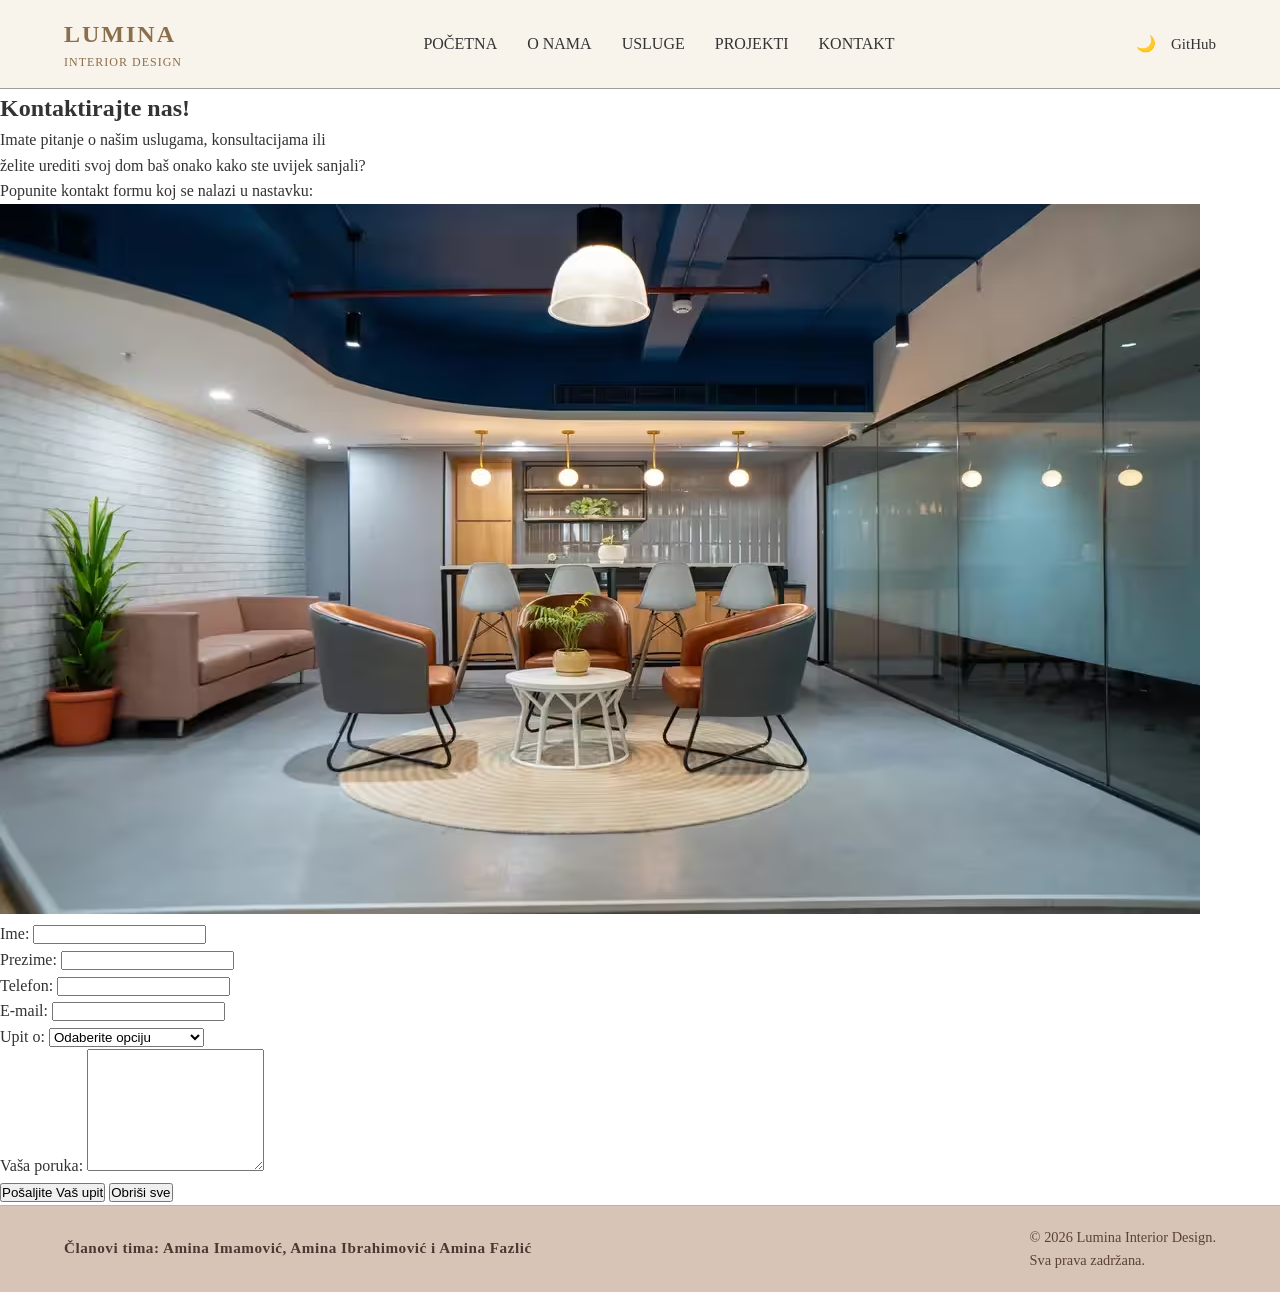
==== commit adbfd535: "Zavrsena je JS validacija kontakt stranice i popravljene su sitnice u footeru u  HMTL-u" ====
--- a/kontakt.html
+++ b/kontakt.html
@@ -4,6 +4,7 @@
     <meta charset="UTF-8">
     <meta name="viewport" content="width=device-width, initial-scale=1.0">
     <title>Lumina Interior Design | Početna</title>
+     <link rel="icon" type="images/png" href="images/logo.png">
     <link rel="stylesheet" href="css/tptpstil.css">
 </head>
 
@@ -94,5 +95,7 @@
 
        </form> 
       </section>
-    <footer><p>&copy; 2026 Lumina Interior Design.<br>Sva prava zadržana.</p></footer>
+    <footer>
+       <p>Članovi tima: Amina Imamović, Amina Ibrahimović i Amina Fazlić </p>
+      <p>&copy; 2026 Lumina Interior Design.<br>Sva prava zadržana.</p></footer>
   </main>
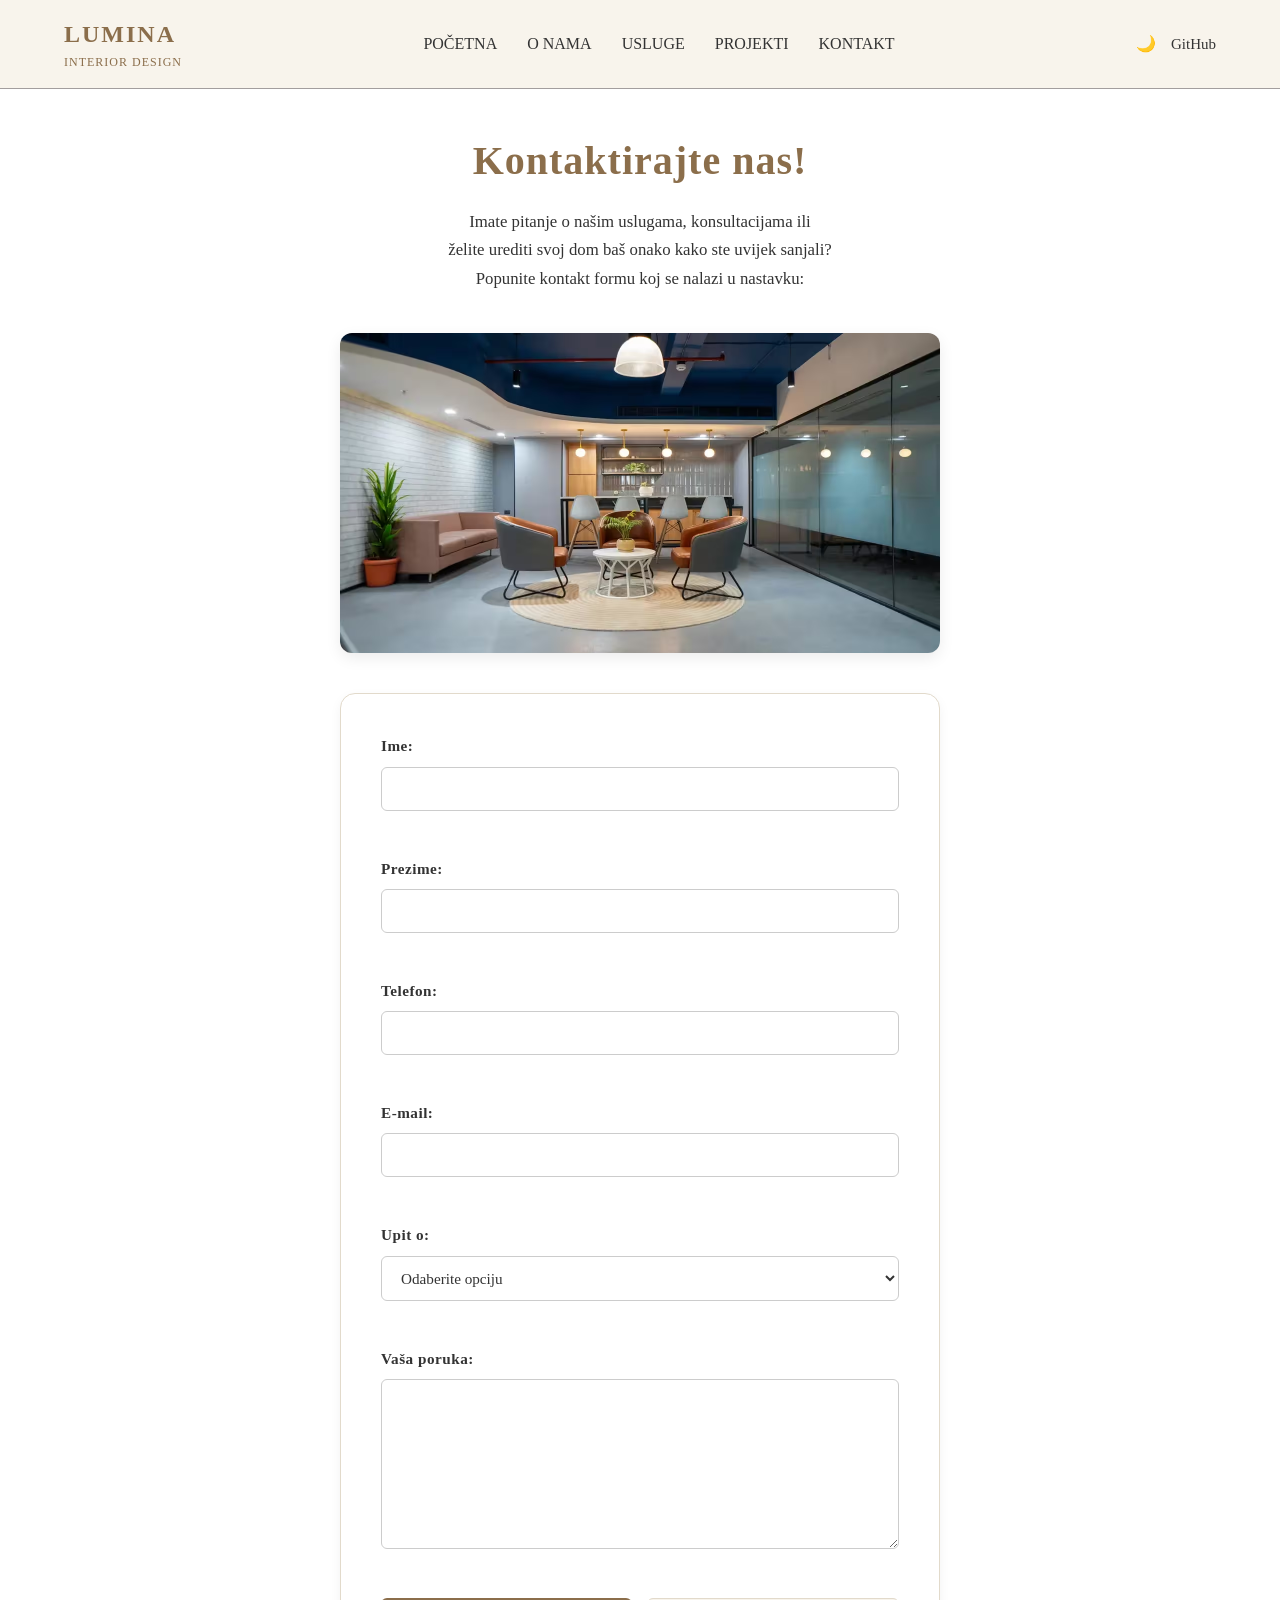
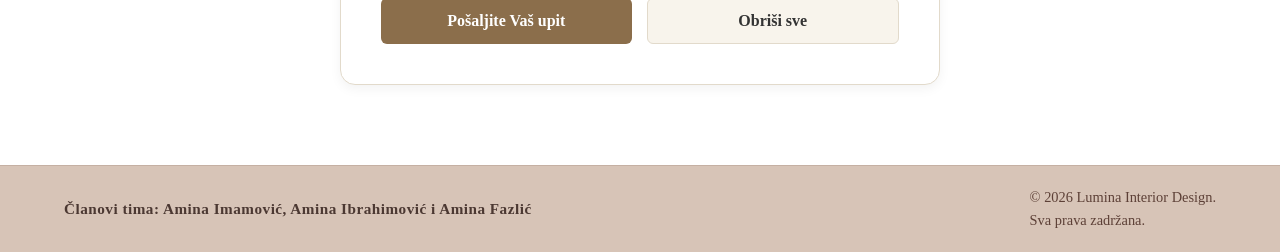
==== commit b334808b: "Korekcije koda za validaciju kontakt forme u JS-u te usklađivanje boja za dark mode stranice kontakt" ====
--- a/kontakt.html
+++ b/kontakt.html
@@ -45,47 +45,48 @@
       </figure>
 
       <section> <!--IME-->
-       <form id="kontakt-forma">
+       <form id="kontakt-forma" novalidate>
+
         <div class="polje">
         <label for="ime">Ime:</label>
-        <input type="text" id="ime" name="ime" required>
-        <span class="greška" id="ime-greska"></span>
+        <input type="text" id="ime" name="ime">
+        <span class="greška" id="greska-ime"></span>
         </div>
 
              <!--PREZIME-->
         <div class="polje">
         <label for="prezime">Prezime:</label>
-        <input type="text" id="prezime" name="prezime" required>
-        <span class="greška" id="prezime-greska"></span>
+        <input type="text" id="prezime" name="prezime">
+        <span class="greška" id="greska-prezime"></span>
         </div>
             <!--BR TEL-->
         <div class="polje">
         <label for="telefon">Telefon:</label>
         <input type="text" id="telefon" name="telefon">
-        <span class="greška" id="telefon-greska"></span>
+        <span class="greška" id="greska-telefon"></span>
         </div>
                 <!--E-MAIL-->
         <div class="polje">
-        <label for="e-mail">E-mail:</label>
-        <input type="email" id="e-mail" name="e-mail" required>
-        <span class="greška" id="e-mail-greska"></span>
+        <label for="email">E-mail:</label>
+        <input type="email" id="email" name="email">
+        <span class="greška" id="greska-email"></span>
         </div>
               <!--MENU-->
         <div class="polje">
         <label for="upit-o">Upit o:</label>
-        <select id="upit-o" name="upit-o" required>
+        <select id="upit-o" name="upit-o">
          <option value="">Odaberite opciju</option>
          <option value="usluge">Vrste i cijene usluga</option>
          <option value="konsultacije">Besplatne konsultacije</option>
          <option value="san">Uređenje Vašeg doma</option>
         </select>
-        <span class="greška" id="menu-greska"></span>
+        <span class="greška" id="greska-menu"></span>
         </div>
           <!--PORUKA KORISNIKA-->
         <div class="polje">
         <label for="poruka">Vaša poruka:</label>
-        <textarea id="poruka" name="poruka" required rows="8"></textarea>
-        <span class="greška" id="poruka-greska"></span>
+        <textarea id="poruka" name="poruka" rows="8"></textarea>
+        <span class="greška" id="greska-poruka"></span>
         </div>
         <!--DUGMAD-->
         <div class="dugme">
@@ -99,3 +100,6 @@
        <p>Članovi tima: Amina Imamović, Amina Ibrahimović i Amina Fazlić </p>
       <p>&copy; 2026 Lumina Interior Design.<br>Sva prava zadržana.</p></footer>
   </main>
+<script src="js/tptpskripte.js"></script>
+</body>
+</html>
--- a/css/tptpstil.css
+++ b/css/tptpstil.css
@@ -775,7 +775,165 @@
     transform: translateY(0);
 }
 /*===============STRANICA KONTAKT=========*/
-
+/* Stil naslova */
+.kontakt-naslov {
+    color: var(--glavna-boja);
+    font-size: 2.5rem;
+    margin-top: 40px;
+    margin-bottom: 15px;
+    text-align: center;
+    letter-spacing: 1px;
+    animation: pojavljivanje 1.5s ease-out;
+}
+
+main > section:first-of-type p {
+    text-align: center;
+    max-width: 700px;
+    margin: 0 auto 40px auto;
+    color: var(--tekst-boja);
+    font-size: 1.05rem;
+    line-height: 1.7;
+    padding: 0 15px;
+}
+
+/* Uređivanje slike ureda */
+figure {
+    max-width: 600px;
+    margin: 0 auto 40px auto;
+    border-radius: 12px;
+    overflow: hidden;
+    box-shadow: 0 5px 15px rgba(0, 0, 0, 0.08);
+    transition: transform 0.3s ease;
+    padding: 0;
+}
+
+figure:hover {
+    transform: scale(1.01);
+}
+
+figure img {
+    width: 100%;
+    height: 320px;
+    object-fit: cover;
+    display: block;
+}
+
+/* Kontakt forma */
+#kontakt-forma {
+    max-width: 600px;
+    margin: 0 auto 80px auto;
+    background-color: #ffffff;
+    padding: 40px;
+    border-radius: 15px;
+    border: 1px solid #e2dacb;
+    box-shadow: 0 4px 12px rgba(0, 0, 0, 0.05);
+    transition: background-color 0.3s ease, border-color 0.3s ease;
+}
+
+.polje {
+    display: flex;
+    flex-direction: column;
+    margin-bottom: 22px;
+}
+
+.polje label {
+    font-size: 0.95rem;
+    font-weight: bold;
+    color: var(--tekst-boja);
+    margin-bottom: 8px;
+    letter-spacing: 0.5px;
+}
+
+/* Stilovi za unose i efekti */
+.polje input, 
+.polje select, 
+.polje textarea {
+    padding: 12px 15px;
+    font-family: var(--glavni-font);
+    font-size: 0.95rem;
+    border: 1px solid #cccccc;
+    border-radius: 6px;
+    background-color: var(--pozadina-boja);
+    color: var(--tekst-boja);
+    transition: border-color 0.3s ease, box-shadow 0.3s ease;
+}
+.polje input:focus, 
+.polje select:focus, 
+.polje textarea:focus {
+    outline: none;
+    border-color: var(--glavna-boja);
+    box-shadow: 0 0 0 3px rgba(139, 110, 75, 0.15);
+}
+
+/* Poruke o greškama */
+.greška {
+    color: #b32b2b;
+    font-size: 0.85rem;
+    margin-top: 6px;
+    font-weight: 500;
+    display: block;
+    min-height: 18px;
+}
+
+/* Dugmad submit i reset */
+.dugme {
+    display: flex;
+    gap: 15px;
+    margin-top: 25px;
+}
+
+.dugme button {
+    flex: 1;
+    padding: 13px 20px;
+    font-family: var(--glavni-font);
+    font-size: 1rem;
+    font-weight: bold;
+    border: none;
+    border-radius: 6px;
+    cursor: pointer;
+    transition: all 0.3s ease;
+}
+
+.dugme button[type="submit"] {
+    background-color: var(--glavna-boja);
+    color: #ffffff;
+}
+
+.dugme button[type="submit"]:hover {
+    background-color: #6d563a;
+    transform: translateY(-2px);
+}
+
+.dugme button[type="reset"] {
+    background-color: var(--svijetla-boja);
+    color: var(--tekst-boja);
+    border: 1px solid #e2dacb;
+}
+
+.dugme button[type="reset"]:hover {
+    background-color: #eaddca;
+    color: #4b3832;
+    transform: translateY(-2px);
+}
+
+.dugme button:active {
+    transform: translateY(0);
+}
+
+/* Tamni režim */
+body.dark-mode #kontakt-forma {
+    background-color: #4e4a46;
+    border-color: #444444;
+    box-shadow: 0 4px 15px rgba(0, 0, 0, 0.3);
+}
+
+body.dark-mode .greška {
+    color: #ff6b6b;
+}
+
+body.dark-mode .dugme button[type="reset"] {
+    border-color: #444444;
+}
 
 /* RESPONZIVNI DIZAJN (Media Queries) */
 /* 1. DESKTOP (>900px) */
@@ -836,5 +994,28 @@
         overflow-x: auto;
         width: 100%;
     }
+
+    .kontakt-naslov {
+        font-size: 2rem;
+        margin-top: 25px;
+    }
     
-}
+    #kontakt-forma {
+        padding: 25px 20px;
+        margin-bottom: 50px;
+        width: 95%;
+    }
+    
+    figure {
+        width: 95%;
+    }
+    
+    figure img {
+        height: 220px;
+    }
+    
+    .dugme {
+        flex-direction: column;
+        gap: 10px;
+    }
+}
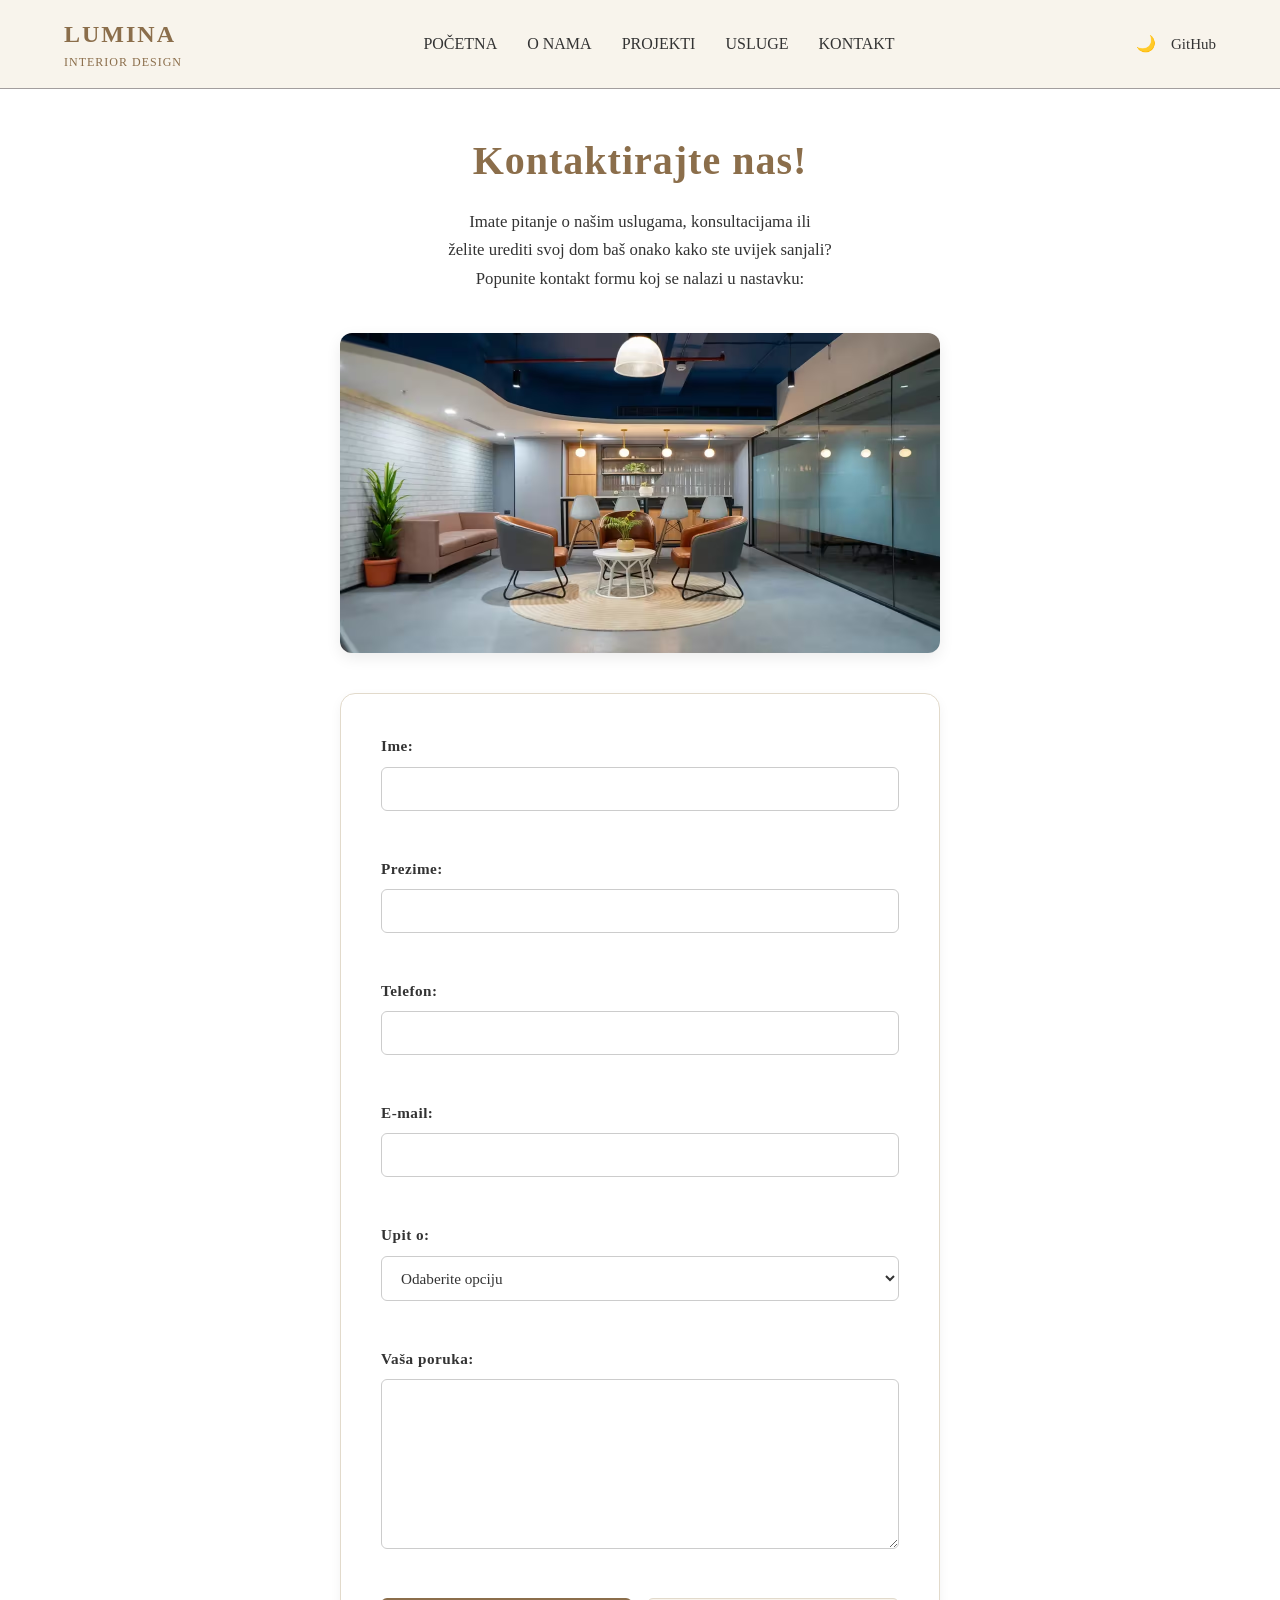
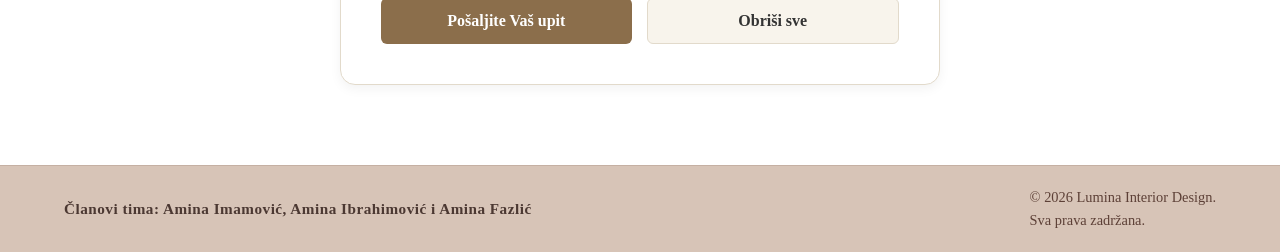
==== commit 44ef3e6f: "Dodana responzivnost za index i uređen video na index-u" ====
--- a/kontakt.html
+++ b/kontakt.html
@@ -18,8 +18,8 @@
         <ul>
             <li><a href="index.html">POČETNA</a></li>
             <li><a href="index.html">O NAMA</a></li>
+            <li><a href="sadrzaj.html">PROJEKTI</a></li>
             <li><a href="sadrzaj.html">USLUGE</a></li>
-            <li><a href="sadrzaj.html">PROJEKTI</a></li>
             <li><a href="kontakt.html">KONTAKT</a></li>
         </ul>
       </nav>
--- a/css/tptpstil.css
+++ b/css/tptpstil.css
@@ -665,29 +665,18 @@
 .video-sekcija h3 {
     margin-top: 20px;
 }
-.video img {
+.video-sekcija h3 {
+    margin-top: 20px;
+}
+.video-sekcija p {
+    font-size: 0.9rem;
+    margin-bottom: 12px;
+    color: inherit; 
+}
+.video-sekcija iframe {
     width: 100%;
-    height: auto;
-    border-radius: 6px;
-    display: block;
-}
-.play-dugme {
-    display: block;
-    width: 100%;
-    background-color: #4b3832;
-    color: white;
-    border: none;
-    padding: 10px;
-    margin-top: 10px;
-    border-radius: 4px;
-    cursor: pointer;
-    font-size: 0.85rem;
-    letter-spacing: 1px;
-    transition: 0.3s;
-}
-.play-dugme:hover {
-    background-color: #eaddca;
-    color: #4b3832;
+    border-radius: 6px; 
+    box-shadow: 0 4px 8px rgba(0, 0, 0, 0.1);
 }
 main.projekti h2 {
     color: #4b3832;
@@ -937,62 +926,371 @@
 
 /* RESPONZIVNI DIZAJN (Media Queries) */
 /* 1. DESKTOP (>900px) */
-@media (min-width: 901px) { 
-    /* Ovdje se primjenjuju osnovni stilovi definisani iznad */
-}
+@media (min-width: 901px) and (max-width: 1250px) { 
+   .galerija-tlocrt {
+        display: flex;
+        flex-direction: row;
+        justify-content: space-between;
+        align-items: flex-start;
+        gap: 30px;
+        width: 100%;
+   }
+   #tlocrt{
+        flex: 1;
+        max-width: 50%;
+        width: 50%;
+   }
+    .galerija{
+        display: grid;
+        grid-template-columns: repeat(3, 1fr);
+        gap: 15px;
+    }
+   #tlocrt img{
+        width: 100%;
+        height: auto;
+        display: block;
+   }
+   .galerija img {
+    width: 100%;
+    height: 200px;
+    object-fit: cover;
+    display: block;
+   }
+
+    /* index */
+   section.projekti {
+        flex-direction: column;
+        align-items: stretch;
+        gap: 40px;
+        padding: 40px 8%;
+    }
+    .kategorije {
+        flex: auto;
+        width: 100%;
+        text-align: center;
+    }
+    .kategorije h3 {
+        text-align: center;
+        display: inline-block;
+        border-bottom: 2px solid #eaddca;
+        margin-bottom: 20px;
+    }
+    .kategorije ul {
+        display: flex;
+        justify-content: center;
+        flex-wrap: wrap;
+        gap: 20px;
+    }
+    .kategorije li {
+        border-bottom: none; 
+        padding: 5px 10px;
+        font-size: 0.95rem;
+    }
+    .kategorije li:hover {
+        padding-left: 10px; 
+    }
+    .video-sekcija {
+        display: none; 
+    }
+    main.projekti {
+        width: 100%;
+    }
+    .projekti-grid {
+        gap: 25px;
+    }
+    .lokacija {
+        flex: auto;
+        width: 100%;
+        text-align: center;
+    }
+    .mapa-desno iframe {
+        max-width: 100%;
+        width: 600px;
+    }
+}
+
+
 
 /* 2. TABLET (600px - 900px) */
 @media (max-width: 900px) and (min-width: 600px) {
+
+    header {
+        display: flex;
+        flex-direction: row;
+        justify-content: space-between; 
+        flex-wrap: wrap;
+        align-items: center;
+        padding: 15px 20px;
+        gap: 15px;
+        border-bottom: 1px solid var(--border-color, #939597);
+    }
+
+    header .logo, header h1 {
+        font-size: 22px;
+        margin: 0;
+    }
+
+    .main-nav ul {
+        display: flex;
+        flex-direction: row;
+        flex-wrap: wrap;
+        align-items: center;
+        gap: 12px; 
+        padding: 0;
+        margin: 0;
+        list-style: none;
+    }
+    .main-nav ul li a {
+        font-size: 15px;
+        padding: 5px 8px;
+    }
+
+    .kategorije1-cilj {
+        display: flex;
+        flex-direction: column;       
+        gap: 20px;                 
+        width: 100%;
+        max-width: 100%;
+        margin-top: 20px;
+    }
+
+    #kategorije1, .cilj-box, .kategorije1-cilj > div {
+        flex: 1;
+        width: 100%;
+        max-width: 100%;
+        padding: 25px;       
+        border-radius: 12px;
+        margin: 0; 
+        align-items: center;
+    }
+
+
     .galerija { 
         grid-template-columns: repeat(2, 1fr);
-    }
-    .kategorije1-cilj {
+        gap: 25px; 
+        margin-top: 25px;
+    }
+    
+    .galerija img {
+        width: 100%;
+        border-radius: 12px;
+        box-shadow: 0 4px 12px rgba(0, 0, 0, 0.06);
+    }
+    
+    .sredina {
+        padding: 0 25px;
+    }
+
+    table {
+        display: block;
+        overflow: auto;
+        white-space: nowrap;
+        width: 100%;
+        margin-top: 25px;
+        border-collapse: separate;
+        border-spacing: 0;
+        border-radius: 8px;
+        border: 1px solid var(--border-color, #eef0f2);
+    }
+
+    th, td {
+        padding: 12px 16px;
+    }
+
+    /* index */
+   .o-nama-okvir {
+        flex-direction: column;
         gap: 30px;
     }
-}
+    .o-nama-tekst, .o-nama-slika {
+        width: 100%;
+        text-align: center;
+    }
+    .o-nama-slika {
+        justify-content: center;
+    }
+    .o-nama-slika img {
+        max-width: 45%; 
+    }
+    .proces-okvir {
+        flex-wrap: wrap;
+        justify-content: center;
+        gap: 20px;
+    }
+    .faza-rada {
+        flex: 1 1 40%;
+        min-width: 240px;
+    }
+    section.projekti {
+        flex-direction: column;
+        align-items: stretch;
+        gap: 30px;
+    }
+    .kategorije {
+        width: 100%;
+        text-align: center;
+    }
+    .kategorije h3 {
+        text-align: center;
+        display: inline-block;
+        border-bottom: 2px solid;
+        margin-bottom: 20px;
+    }
+    .kategorije ul {
+        display: flex;
+        justify-content: center;
+        flex-wrap: wrap;
+        gap: 20px;
+        margin-bottom: 0;
+    }
+    .kategorije li {
+        border-bottom: none; 
+        padding: 5px 10px;
+        font-size: 0.95rem;
+    }
+    .kategorije li:hover {
+        padding-left: 10px; 
+    }
+    .video-sekcija {
+        display: none;
+    }
+    .lokacija {
+        width: 100%;
+        text-align: center;
+    }
+    .lokacija h3 {
+        text-align: center;
+        display: inline-block;
+    }
+    .mapa-desno iframe {
+        max-width: 100%;
+        width: 600px;
+    }
+}
+
 
 /* 3. MOBITEL (<600px) */
 @media (max-width: 599px) {
+
+    header {
+        flex-direction: column;
+        align-items: center;
+        text-align: center;
+        padding: 15px 10px;
+        gap: 15px;
+    }
+    header .logo, header h1 {
+        font-size: 26px;
+        margin: 0;
+        letter-spacing: 1px;
+    }
+
+    .main-nav {
+        width: 100%;
+    }
+    .main-nav ul {
+        display: flex;
+        flex-direction: row;
+        flex-wrap: wrap;
+        justify-content: center;
+        align-items: center;
+        gap: 12px;
+        padding: 0;
+        margin: 0;
+        list-style: none;
+    }
+    .main-nav ul li {
+        margin: 0;
+    }
+    .main-nav ul li a {
+        font-size: 15px;
+        padding: 6px 10px;
+        display: inline-block;
+        font-weight: 500;
+        text-decoration: none;
+    }
+    
     .stranica-sadrzaj, .galerija-tlocrt, .kategorije1-cilj {
         flex-direction: column;
         align-items: center;
         gap: 30px;
+        width:100%;
     }
     
     .sredina {
+        width: 100%;
+        max-width: 100%;
+        border-top: 1px solid #a39e9e;
         border-left: none;
-        padding: 20px 3%;
-    }
+        margin-top: 0;
+        padding-top: 20px;
+        padding-left: 0;
+        padding-right: 0;
+    }
+    .sredina h1 {
+        font-size: 15px;
+    }
+    .sredina p {
+        font-size: 15px;
+        padding-left: 15px;
+        padding-right: 15px;
+    }
+    
+    .sredina h2, .sredina h3{
+        padding-left: 15px;
+        padding-right: 15px;
+    }
+
     
     aside.lijevo {
-        flex: auto;
+        position: sticky;
+        top: 0;
+        z-index: 999;
+        background: var(--svijetla-boja) ;
+        flex: none;
         width: 100%;
         text-align: center;
-        border-bottom: 1px solid #a39e9e;
+        padding-bottom: 10px;
+        margin-bottom: 0;
+        border-bottom: none
+
     }
     
     aside.lijevo ul {
         display: flex;
         flex-wrap: wrap;
         justify-content: center;
-        gap: 12px;
+        gap: 10px;
+        padding: 0;
+        margin: 0;
+        list-style: none;
     }
 
     .galerija { 
         grid-template-columns: 1fr;
         justify-items: center;
+        width: 100%;
+        gap: 20px;
     }
     
     .cilj-box { 
-        flex: auto;
-        width: 100%; 
-        max-width: 100%; 
+        flex: none;
+        width: 90%; 
+        max-width: 90%; 
+        margin: 0 auto;
+        padding: 20px;
+        border-radius: 12px;
     }
     
     table {
         display: block;
         overflow-x: auto;
-        width: 100%;
+        white-space: nowrap;
+        width: 90%;
+        margin: 0, auto;
+    }
+    th, td {
+        padding: 12px 16px;
     }
 
     .kontakt-naslov {
@@ -1018,4 +1316,69 @@
         flex-direction: column;
         gap: 10px;
     }
-}
+
+    /* index */
+    header {
+        flex-direction: column;
+        gap: 15px;
+        text-align: center;
+    }
+    .hero {
+        padding-left: 5%;
+        text-align: center;
+        align-items: center;
+    }
+    .hero h1 {
+        font-size: 2.2rem;
+    }
+    .hero p {
+        font-size: 1.1rem;
+    }
+    .o-nama-okvir {
+        flex-direction: column;
+        gap: 25px;
+    }
+    .o-nama-slika {
+        flex-direction: column; 
+        align-items: center;
+    }
+    .o-nama-slika img {
+        width: 100%;
+        max-width: 280px;
+    }
+    .proces-okvir {
+        flex-direction: column;
+        gap: 20px;
+    }
+    section.projekti {
+        flex-direction: column;
+        gap: 30px;
+    }
+    .kategorije {
+        width: 100%;
+        text-align: center;
+    }
+    .kategorije ul {
+        display: flex;
+        flex-wrap: wrap;
+        justify-content: center;
+        gap: 15px;
+        margin-bottom: 0;
+    }
+    .kategorije li {
+        border-bottom: none; 
+        padding: 5px 10px;
+        font-size: 0.9rem;
+    }
+    .projekti-grid {
+        grid-template-columns: 1fr;
+    }
+    .mapa-desno iframe {
+        height: 230px;
+    }
+    footer {
+        font-size: 12px;
+        text-align: center;
+    }
+}
+
